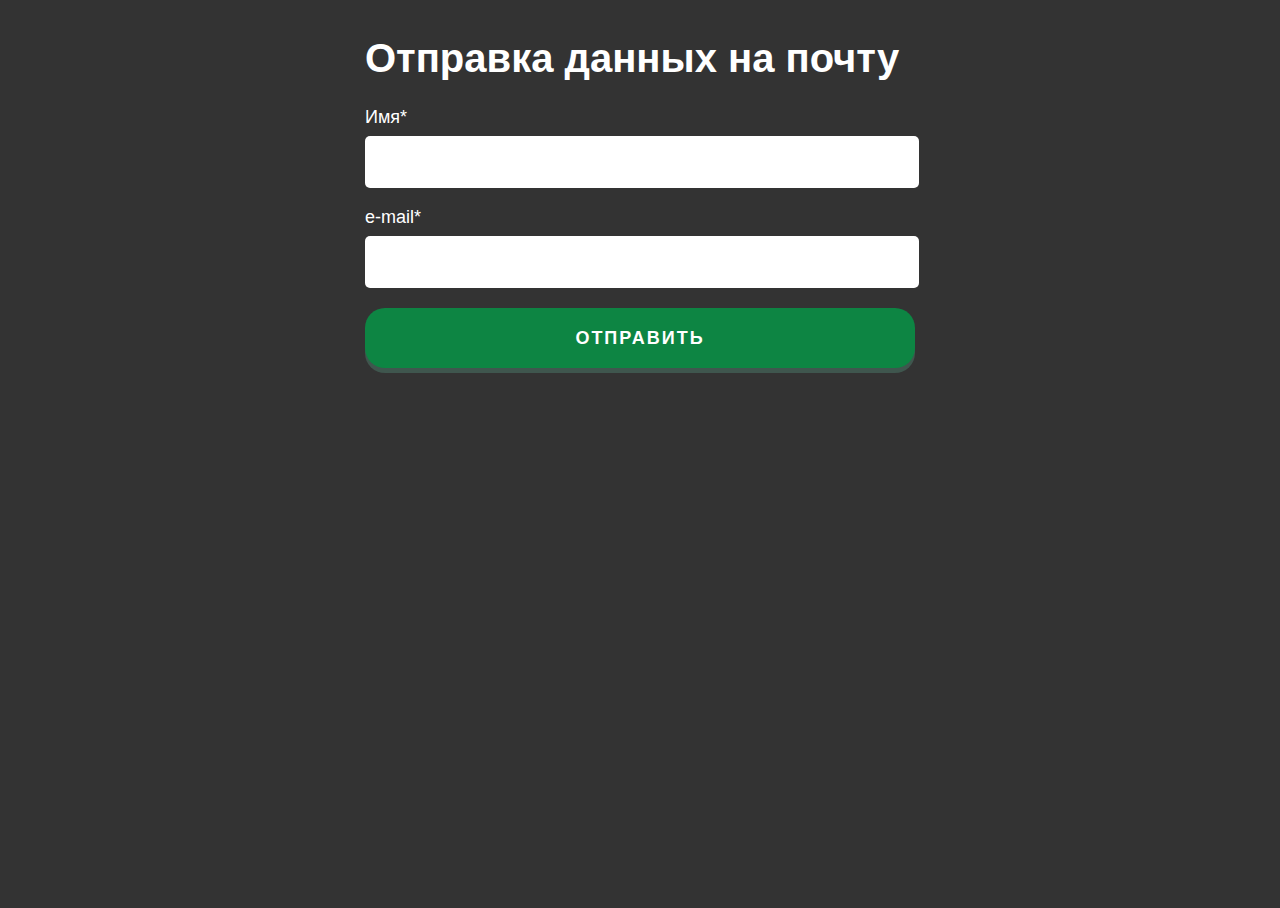
==== index.html @ 1df8c341 "test" ====
<!DOCTYPE html>
<html lang="en">
  <head>
    <meta charset="UTF-8" />
    <meta name="viewport" content="width=device-width, initial-scale=1.0" />
    <link rel="stylesheet" href="style.css" />
    <title>Стилизация и отправка формы</title>
  </head>
  <body>
    <div class="wrapper">
      <div class="form">
        <form action="#" id="form" class="form__body">
          <h1 class="form__title">Отправка данных на почту</h1>
          <div class="form__item">
            <label for="formName" class="form__label">Имя*</label>
            <input
              type="text"
              id="formName"
              name="name"
              class="form__input _req"
            />
          </div>
          <div class="form__item">
            <label for="formEmail" class="form__label">e-mail*</label>
            <input
              type="email"
              id="formEmail"
              name="email"
              class="form__input _req _email"
            />
          </div>
          <button class="form__button">Отправить</button>
        </form>
      </div>
    </div>
    <script src="script.js"></script>
  </body>
</html>
---- style.css ----
/*минимальное обнуление стилей*/

*,
*::before,
**::after {
    padding: 0;
    margin: 0;
    border: 0;
    box-sizing: border-box;
}

a {
    text-decoration: none;
}
ul,
ol,
li {
    list-style: none;
}
img {
    vertical-align: top;
}
h1,
h2,
h3,
h4,
h5,
h6 {
    font-weight: inherit;
    font-size: inherit;
}
html,
body {
    height: 100%;
    line-height: 1;
    font-size: 14px;
    background-color: #333;
    font-family: Arial, Helvetica, sans-serif;
}

/*---------------------*/

.form {
    max-width: 550px;
    margin: 0px auto;
    color: #fff;
    padding: 30px 0;
}

.form *{
    outline: none;
}

.form__body {
    position: relative;
}

.form__body::after {
    content: "";
    position: absolute;
    top: 0;
    left: 0;
    width: 100%;
    height: 100%;
    background: rgba(51, 51, 51, 0.8) url('loading.gif') center / 50px no-repeat;
    opacity: 0;
    visibility: hidden;
    transition: all 0.5s ease 0s;
}

.form__body._sending::after {
    opacity: 1;
    visibility: visible;
}

.form__title {
    font-size: 40px;
    font-weight: 700;
    margin: 0px 0px 30px 0px;
}
.form__item {
    margin: 0px 0px 20px 0px;
}
.form__label {
    font-size: 18px;
    display: block;
    margin: 0px 0px 10px 0px;
}
.form__input {
    height: 50px;
    /* padding: 0px 20px; */
    border-radius: 5px;
    width: 100%;
    font-size: 18px;
    transition: all 0.5s ease 0s;
}
.form__input:focus {
    box-shadow: 0 0 15px #7a956b;
}
.form__input._error {
    box-shadow: 0 0 15px red;

}
textarea.form__input {
    min-height: 120px;
    resize: vertical;
    padding: 20px;
}

.form__button {
    width: 100%;
    display: flex;
    justify-content: center;
    align-items: center;
    min-height: 60px;
    background-color: rgb(13, 133, 67);
    color: #fff;
    font-size: 18px;
    text-transform: uppercase;
    letter-spacing: 2px;
    font-weight: 700;
    cursor: pointer;
    border-radius: 20px;
    box-shadow: 0 5px 0 rgb(63, 86, 78);
    transition: background-color 0.5s ease 0s;
    position: relative;
    top: 0;
}
.form__button:hover{
    background-color: rgb(22, 45, 37);
}
.form__button:active{
    top: 3px;
    box-shadow: 0 2px 0 rgb(63, 86, 78);
}

* {
    border: rgb(83, 18, 168);

}
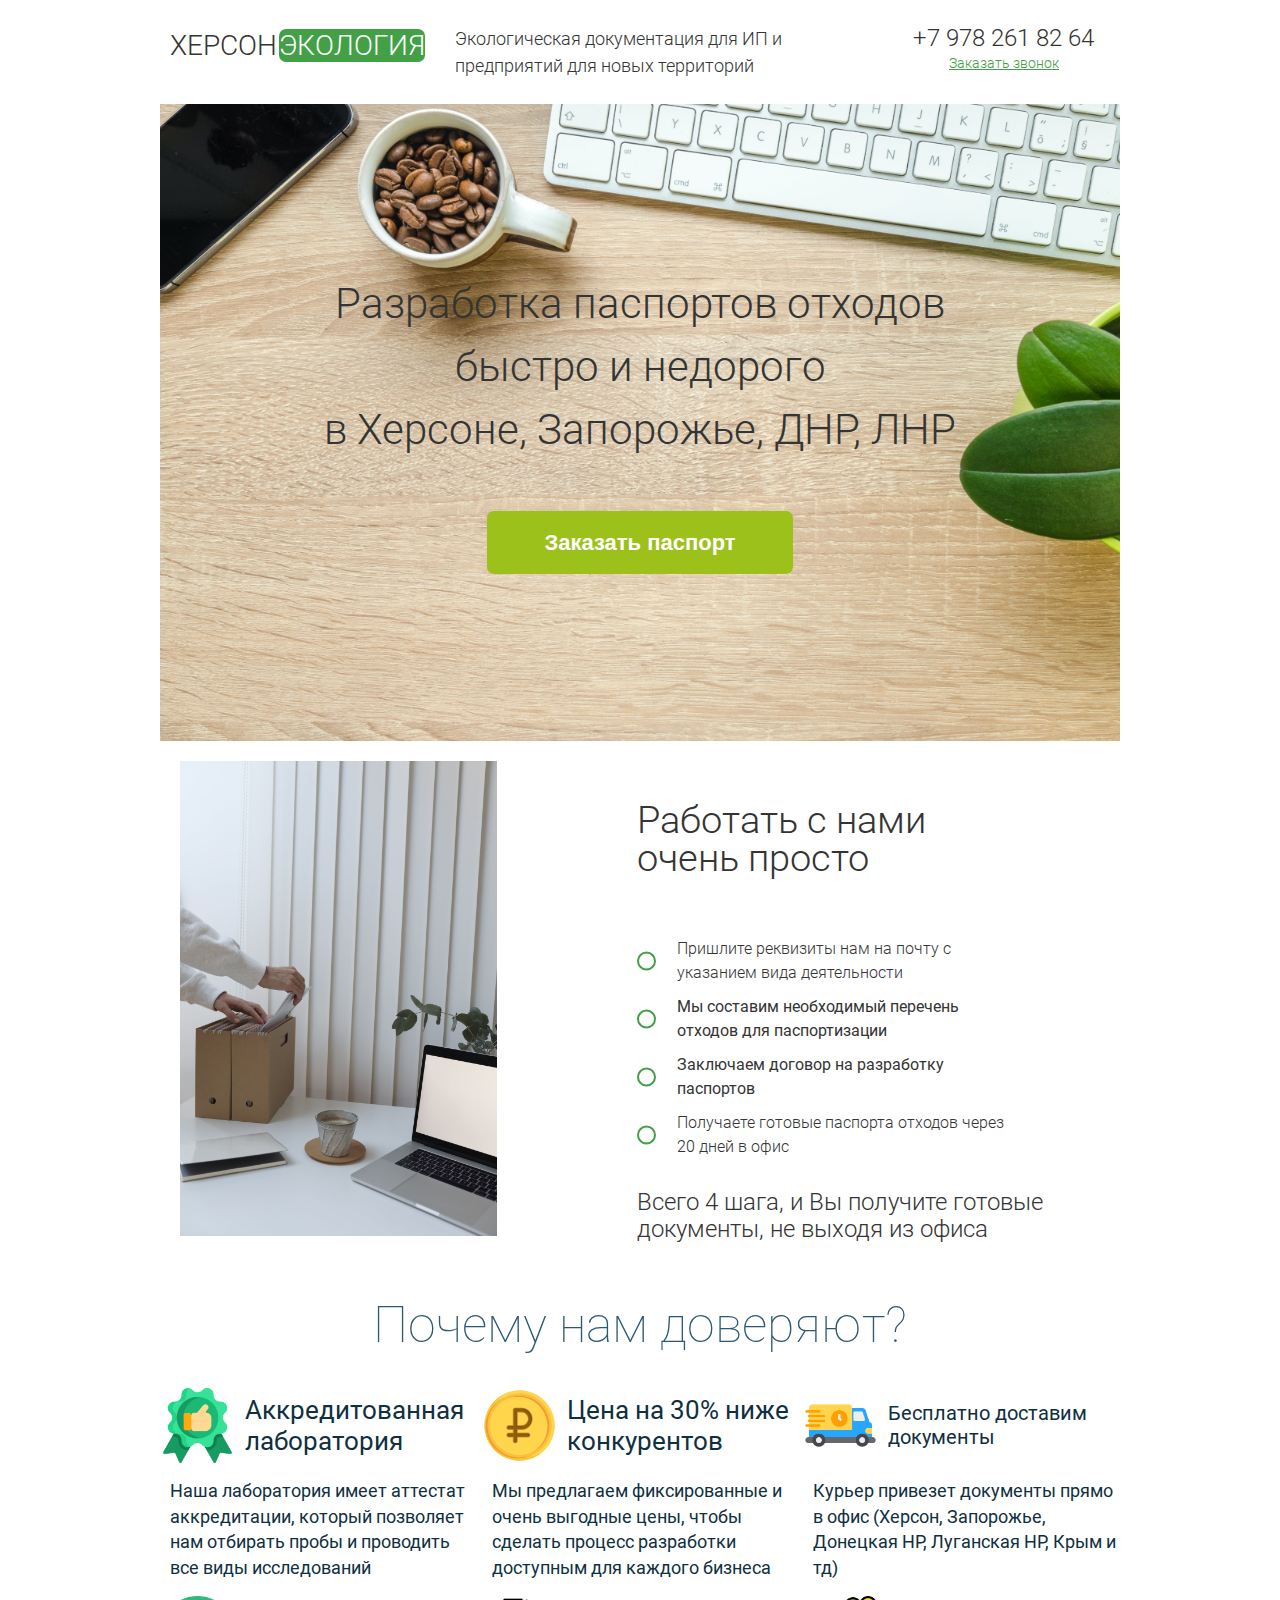
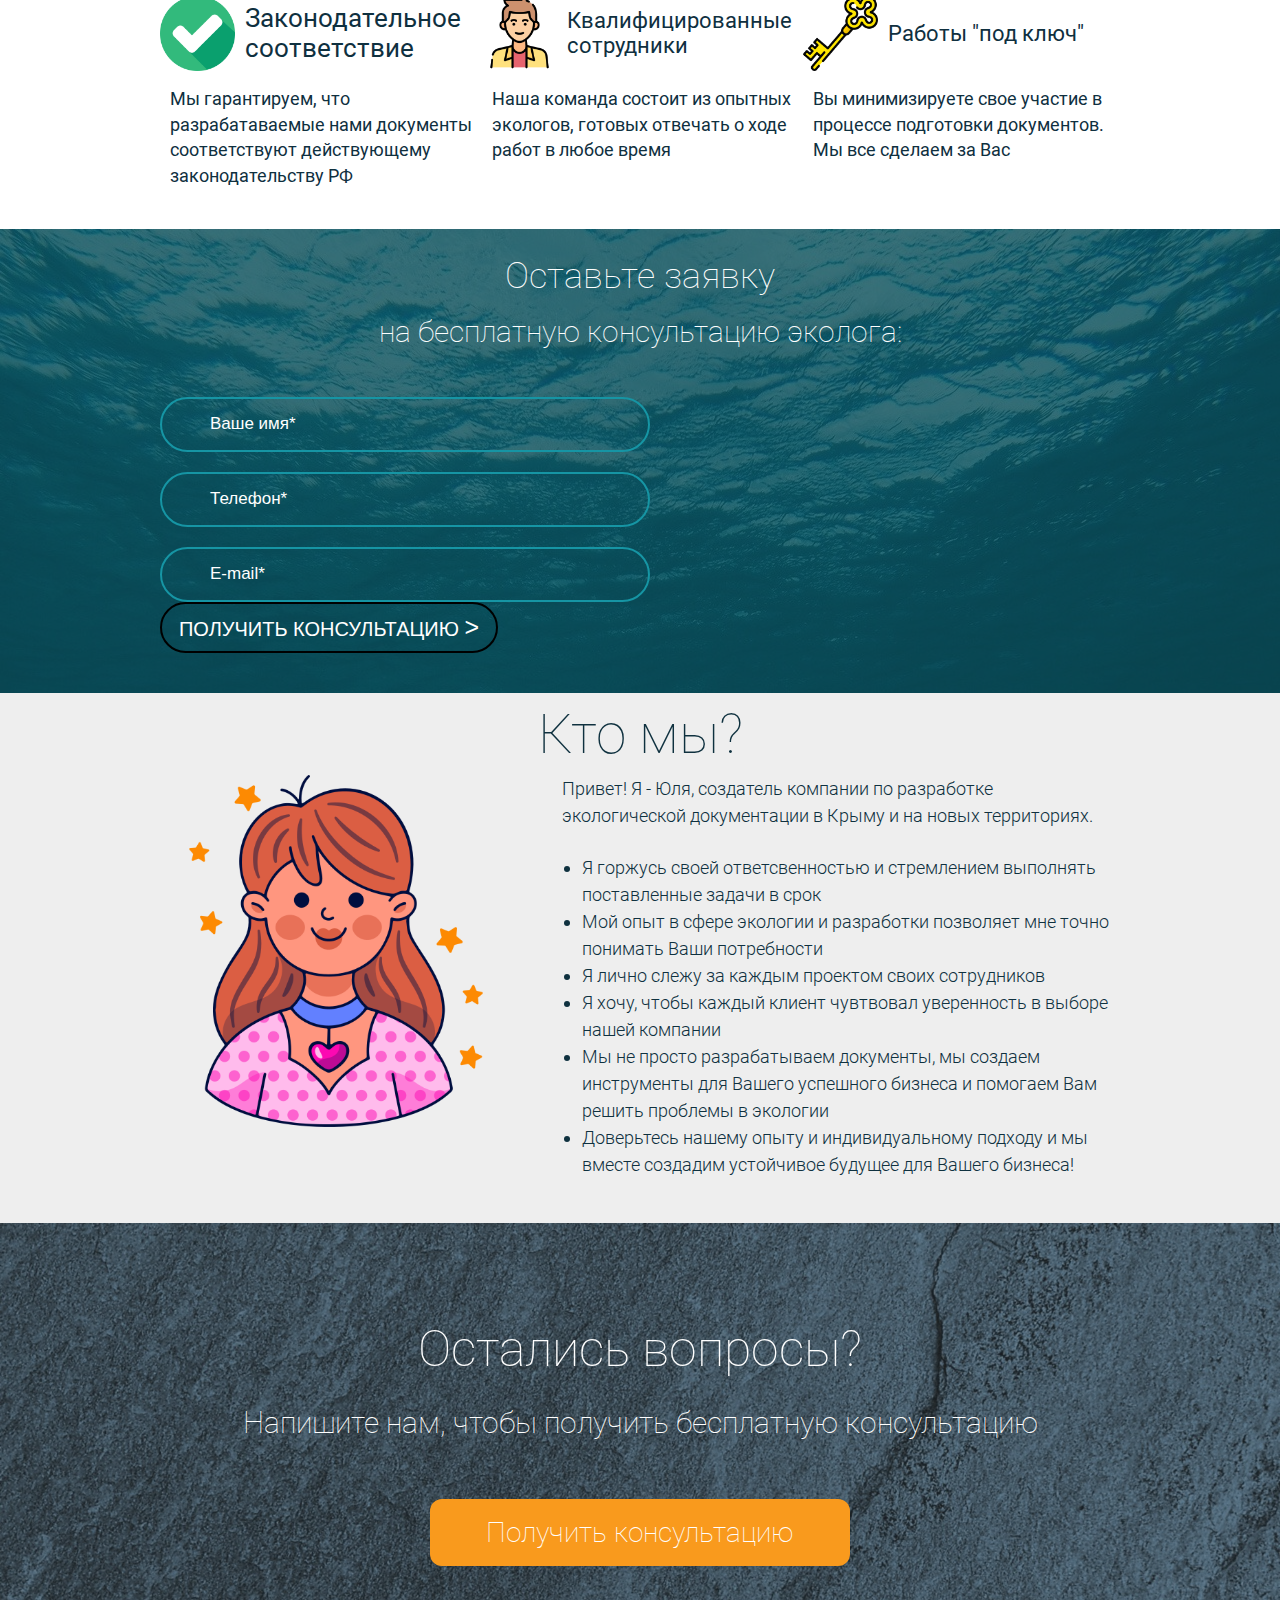
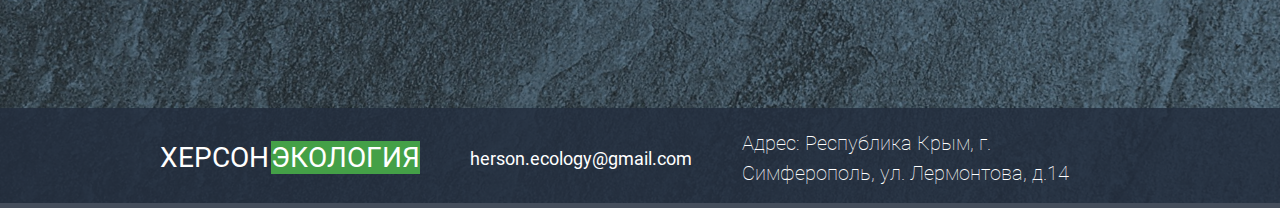
==== commit 07d12ccd: "закончена верстка и стилизация десктопной версии" ====
--- a/index.html
+++ b/index.html
@@ -2,37 +2,317 @@
 <html lang="en">
   <head>
     <meta charset="UTF-8" />
+    <link rel="icon" type="image" href="assets/images/flavicon.png" />
     <meta name="viewport" content="width=device-width, initial-scale=1.0" />
-    <link rel="stylesheet" href="style.css" />
-    <title>Стилизация и отправка формы</title>
+    <title>ХерсонЭко</title>
+    <link rel="stylesheet" href="assets/style/styles.css" />
   </head>
   <body>
-    <div class="wrapper">
-      <div class="form">
-        <form action="#" id="form" class="form__body">
-          <h1 class="form__title">Отправка данных на почту</h1>
+    <header class="header">
+      <div class="container">
+        <div class="header__logo logo">Херсон&nbsp<span>экология</span></div>
+        <p class="title">
+          Экологическая документация для ИП и<br />
+          предприятий для новых территорий
+        </p>
+        <div class="callRequest">
+          <p>+7 978 261 82 64</p>
+          <a href="#" class="open-modal-btn">Заказать звонок</a>
+        </div>
+      </div>
+      <!-- <div class="modal" id="my-modal">
+        <div class="modal__box">
+          <button class="modal__close-btn" id="close-my-modal-btn">
+            <svg
+              width="35px"
+              height="35px"
+              viewBox="0 0 23 25"
+              fill="none"
+              xmlns="http://www.w3.org/2000/svg"
+            >
+              <path
+                d="M7 17L16.8995 7.10051"
+                stroke="#9DC11A"
+                stroke-linecap="round"
+                stroke-linejoin="round"
+                fill="#333333"
+              />
+              <path
+                d="M7 7.00001L16.8995 16.8995"
+                stroke="#9DC11A"
+                stroke-linecap="round"
+                stroke-linejoin="round"
+                fill="#333333"
+              />
+            </svg>
+          </button>
+          <p class="modal__title">Заказать звонок</p>
           <div class="form__item">
-            <label for="formName" class="form__label">Имя*</label>
+            <label for="formName" class="form__label"></label>
             <input
+              id="formName"
               type="text"
-              id="formName"
               name="name"
-              class="form__input _req"
+              class="form__input _req modal__input"
+              placeholder="Ваше имя*"
+              required
             />
           </div>
           <div class="form__item">
-            <label for="formEmail" class="form__label">e-mail*</label>
+            <label for="formPhone" class="form__label"></label>
             <input
-              type="email"
-              id="formEmail"
-              name="email"
-              class="form__input _req _email"
+              id="formPhone"
+              type="phone"
+              name="phone"
+              class="form__input _req _phone modal__input"
+              placeholder="Телефон*"
+              required
             />
           </div>
-          <button class="form__button">Отправить</button>
-        </form>
+          <button type="submit" class="form__button button modal__button">
+            Позвоните мне!
+          </button>
+        </div>
+      </div> -->
+    </header>
+    <main>
+      <section class="main-content">
+        <div class="container">
+          <h1 class="main-content main-content_title">
+            Разработка паспортов отходов<br />
+            быстро и недорого<br />
+            в Херсоне, Запорожье, ДНР, ЛНР
+          </h1>
+          <button
+            class="main-content button main-content_button main-action-button"
+          >
+            Заказать паспорт
+          </button>
+        </div>
+      </section>
+      <section class="workWithUs">
+        <div class="container">
+          <img src="assets/images/secondSection-image.jpg" alt="notebook" />
+          <div class="workWithUs__aside">
+            <h2 class="workWithUs__aside workWithUs__aside_title">
+              Работать с нами<br />
+              очень просто
+            </h2>
+            <div class="workWithUs__aside workWithUs__aside_main">
+              <ul>
+                <li>
+                  Пришлите реквизиты нам на почту с указанием вида деятельности
+                </li>
+                <li>
+                  Мы составим необходимый перечень отходов для паспортизации
+                </li>
+                <li>Заключаем договор на разработку паспортов</li>
+                <li>Получаете готовые паспорта отходов через 20 дней в офис</li>
+              </ul>
+            </div>
+            <p class="workWithUs__aside workWithUs__aside_footer">
+              Всего 4 шага, и Вы получите готовые документы, не выходя из офиса
+            </p>
+          </div>
+        </div>
+      </section>
+      <section class="trustUs">
+        <div class="container">
+          <h2>Почему нам доверяют?</h2>
+          <div class="trustUs trustUs__benefits">
+            <div class="trustUs__benefits trustUs__benefits_item">
+              <div class="item__header">
+                <img src="assets/images/thumb-up.png" alt="thumbUp" />
+                <p>Аккредитованная лаборатория</p>
+              </div>
+              <p class="item__footer">
+                Наша лаборатория имеет аттестат аккредитации, который позволяет
+                нам отбирать пробы и проводить все виды исследований
+              </p>
+            </div>
+            <div class="trustUs__benefits trustUs__benefits_item">
+              <div class="item__header">
+                <img src="assets/images/ruble.png" alt="ruble" />
+                <p>Цена на 30% ниже конкурентов</p>
+              </div>
+              <p class="item__footer">
+                Мы предлагаем фиксированные и очень выгодные цены, чтобы сделать
+                процесс разработки доступным для каждого бизнеса
+              </p>
+            </div>
+            <div class="trustUs__benefits trustUs__benefits_item">
+              <div class="item__header">
+                <img
+                  src="assets/images/fast-delivery.png"
+                  alt="fast-delivery"
+                />
+                <p>Бесплатно доставим документы</p>
+              </div>
+              <p class="item__footer">
+                Курьер привезет документы прямо в офис (Херсон, Запорожье,
+                Донецкая НР, Луганская НР, Крым и тд)
+              </p>
+            </div>
+            <div class="trustUs__benefits trustUs__benefits_item">
+              <div class="item__header">
+                <img src="assets/images/check-icon.png" alt="fast-delivery" />
+                <p>Законодательное соответствие</p>
+              </div>
+              <p class="item__footer">
+                Мы гарантируем, что разрабатаваемые нами документы соответствуют
+                действующему законодательству РФ
+              </p>
+            </div>
+            <div class="trustUs__benefits trustUs__benefits_item">
+              <div class="item__header">
+                <img src="assets/images/man.png" alt="fast-delivery" />
+                <p>Квалифицированные сотрудники</p>
+              </div>
+              <p class="item__footer">
+                Наша команда состоит из опытных экологов, готовых отвечать о
+                ходе работ в любое время
+              </p>
+            </div>
+            <div class="trustUs__benefits trustUs__benefits_item">
+              <div class="item__header">
+                <img src="assets/images/key.png" alt="fast-delivery" />
+                <p>Работы "под ключ"</p>
+              </div>
+              <p class="item__footer">
+                Вы минимизируете свое участие в процессе подготовки документов.
+                Мы все сделаем за Вас
+              </p>
+            </div>
+          </div>
+        </div>
+      </section>
+      <section class="request" id="request">
+        <div class="container">
+          <h3>
+            Оставьте заявку<br /><span
+              >на бесплатную консультацию эколога:</span
+            >
+          </h3>
+          <div class="request__form">
+            <form action="#" id="form" class="form__body">
+              <div>
+                <div class="form__item">
+                  <label for="formName" class="form__label">
+                    <input
+                      id="formName"
+                      type="text"
+                      name="name"
+                      class="form__input _req form__input_mainForm"
+                      placeholder="Ваше имя*"
+                      pattern="^[a-zA-Zа-яА-ЯЁё\s\-]+$"
+                      data-error-message="Разрешены символы латиницы,
+                    кириллицы, знаки дефиса и пробелы."
+                      aria-describedby="name-error"
+                      required
+                    />
+                  </label>
+                  <span
+                    class="form__error input__name-error"
+                    id="name-error"
+                    aria-live="polite"
+                  >
+                  </span>
+                </div>
+                <div class="form__item">
+                  <label for="formPhone" class="form__label">
+                    <input
+                      id="formPhone"
+                      type="tel"
+                      name="phone"
+                      class="form__input _req form__input_mainForm _phone"
+                      placeholder="Телефон*"
+                      required
+                    />
+                  </label>
+                </div>
+                <div class="form__item">
+                  <label for="formEmail" class="form__label"></label>
+                  <input
+                    id="formEmail"
+                    type="email"
+                    name="email"
+                    class="form__input _req form__input_mainForm _email"
+                    placeholder="E-mail*"
+                    required
+                  />
+                </div>
+              </div>
+              <div>
+                <button
+                  type="submit"
+                  class="form__button form__button_mainForm"
+                >
+                  Получить консультацию <span>></span>
+                </button>
+              </div>
+              <div id="message"></div>
+            </form>
+          </div>
+        </div>
+      </section>
+      <section class="weAre">
+        <div class="container">
+          <h2>Кто мы?</h2>
+          <div class="weAre__content">
+            <img src="assets/images/woman.png" alt="woman" />
+            <div class="weAre__content weAre__content_text">
+              <p>
+                Привет! Я - Юля, создатель компании по разработке экологической
+                документации в Крыму и на новых территориях.
+              </p>
+              <ul>
+                <li>
+                  Я горжусь своей ответсвенностью и стремлением выполнять
+                  поставленные задачи в срок
+                </li>
+                <li>
+                  Мой опыт в сфере экологии и разработки позволяет мне точно
+                  понимать Ваши потребности
+                </li>
+                <li>Я лично слежу за каждым проектом своих сотрудников</li>
+                <li>
+                  Я хочу, чтобы каждый клиент чувтвовал уверенность в выборе
+                  нашей компании
+                </li>
+                <li>
+                  Мы не просто разрабатываем документы, мы создаем инструменты
+                  для Вашего успешного бизнеса и помогаем Вам решить проблемы в
+                  экологии
+                </li>
+                <li>
+                  Доверьтесь нашему опыту и индивидуальному подходу и мы вместе
+                  создадим устойчивое будущее для Вашего бизнеса!
+                </li>
+              </ul>
+            </div>
+          </div>
+        </div>
+      </section>
+      <section class="questions">
+        <div class="container">
+          <h2>Остались вопросы?</h2>
+          <h3>Напишите нам, чтобы получить бесплатную консультацию</h3>
+          <button class="button questions__button main-action-button">
+            Получить консультацию
+          </button>
+        </div>
+      </section>
+    </main>
+    <footer class="footer">
+      <div class="container">
+        <div class="logo footer__logo">Херсон&nbsp<span>экология</span></div>
+        <p class="footer__email">herson.ecology@gmail.com</p>
+        <p class="footer__address">
+          Адрес: Республика Крым, г. Симферополь, ул. Лермонтова, д.14
+        </p>
       </div>
-    </div>
-    <script src="script.js"></script>
+    </footer>
+    <script src="assets/scripts/linksModal.js"></script>
+    <script src="assets/scripts/sendForm.js"></script>
   </body>
 </html>
--- a/assets/style/styles.css
+++ b/assets/style/styles.css
@@ -0,0 +1,612 @@
+* {
+    margin: 0;
+    padding: 0;
+}
+
+@font-face {
+    font-family: 'Roboto 100';
+    src: url("../fonts/Roboto-Thin.ttf");
+}
+
+@font-face {
+    font-family: 'Roboto 300';
+    src: url("../fonts/Roboto-Light.ttf");
+}
+
+@font-face {
+    font-family: 'Roboto 400';
+    src: url("../fonts/Roboto-Regular.ttf");
+}
+
+.form__body::after {
+    content: "";
+    position: absolute;
+    top: 0;
+    left: 0;
+    width: 100%;
+    height: 100%;
+    background: url(../images/loading.gif) center / 9rem no-repeat;    
+    opacity: 0;
+    visibility: hidden;
+    transition: all 0.5s ease 0s;
+}
+
+.form__body._sending::after {
+    opacity: 1;
+    visibility: visible;
+}
+
+body {
+    font-family: 'Roboto 400', sans-serif;
+    color: #343434;
+    line-height: 1.5;
+    max-width: 2000px;
+    margin: 0 auto;
+}
+
+.container {
+    max-width: 960px;
+    margin: 0 auto;
+    box-sizing: border-box;
+}
+
+.logo {
+    font-size: 28px;
+    vertical-align: baseline;
+    text-transform: uppercase;
+    margin-right: 30px;
+
+    & span {
+        background-color: #44a047;
+        color: #FFFFFF;
+        border-radius: 7px;
+        margin-left: -5px;
+    }
+}
+
+button {
+    cursor: pointer;
+    color: #FFFFFF;
+    border: none;
+    text-align: center;
+}
+
+.header .container {
+    display: flex;
+    align-items: flex-start;
+    padding: 25px 10px;
+    font-family: 'Roboto 300', sans-serif;
+}
+
+.title {
+    font-size: 18px;
+    width: 100%;
+}
+
+.callRequest {
+    width: 450px;
+    display: flex;
+    flex-direction: column;
+    justify-content: center;
+    align-items: center;
+    line-height: 1.1;
+
+    & p {
+        width: 100%;
+        display: flex;
+        justify-content: center;
+        align-items: center;
+        text-align: right;
+        font-size: 24px;
+        margin-bottom: 5px;
+    }
+
+    & a {
+        cursor: pointer;
+        color: #44a047;
+        font-size: 14px;
+    }
+
+    & a:hover {
+        color: #6dd771;
+    }
+}
+
+.modal {
+    position: fixed;
+    left: 0;
+    top: 0;
+    width: 100%;
+    height: 100vh;
+    z-index: 99998;
+    background-color: rgba(0, 0, 0, .3);
+    display: grid;
+    align-items: center;
+    justify-content: center;
+    overflow-y: auto;
+    visibility: hidden;
+    opacity: 0;
+    transition: opacity .4s, visibility .4s;
+}
+
+.modal__box {
+    position: relative;
+    max-width: 414px;
+    padding: 45px;
+    z-index: 3;
+    background-color: #ECEEEB;
+    border-radius: 0.45rem;
+    margin: 30px 15px;
+    transform: scale(0);
+    transition: transform .8s;
+    display: flex;
+    flex-direction: column;
+    align-items: center;
+    justify-content: center;
+    gap: 20px;
+}
+
+.modal__close-btn {
+    position: absolute;
+    top: 3px;
+    right: 3px;
+    border: none;
+    background-color: transparent;
+    padding: 5px;
+    cursor: pointer;
+}
+
+.modal__close-btn svg path {
+    transition: fill .4s;
+    stroke-width: 1.5px;
+}
+
+.modal__close-btn:hover svg:hover path {
+    stroke: #8cac18;
+}
+
+.modal.open {
+    visibility: visible;
+    opacity: 1;
+}
+
+.modal.open .modal__box {
+    transform: scale(1);
+}
+
+.modal__title {
+    color: #343434;
+    font-size: 34px;
+    font-family: 'Roboto 300', sans-serif;
+}
+
+.modal__input {
+    width: 294px;
+    height: 53px;
+    background-color: #FFFFFF;
+    color: #343434;
+    border: none;
+    border-radius: 5px;
+    padding-left: 20px;
+    font-size: 20px;
+    font-family: 'Roboto 100', sans-serif;
+
+    &::placeholder {
+        color: #343434;
+        caret-color: #343434;
+        caret-shape: inherit;
+    
+    }
+
+    &:focus {
+        outline: none;
+        border: none;
+        box-shadow: none;
+    }
+}
+
+
+.modal__button {
+    background-color: #9DC11A;
+    width: 315px;
+    border-radius: 5px;
+    padding: 23px;
+    text-transform: uppercase;
+    font-size: 20px;
+
+    &:hover {
+        background-color: #b3dc1e;
+    }
+}
+
+.main-content .container {
+    background-image: url(../images/main-image.jpg);
+    background-size: cover;
+    height: 637px;
+    display: flex;
+    flex-direction: column;
+    align-items: center;
+    justify-content: center;
+    text-align: center;
+}
+
+.main-content_title {
+    font-family: 'Roboto 300', sans-serif;
+    font-size: 42px;
+    margin-bottom: 50px;
+    font-weight: 300;
+}
+
+.main-content_button {
+    width: 306px;
+    height: 63px;
+    padding: 0 11.8px;
+    font-family: Arial, Helvetica, sans-serif;
+    font-weight: bold;
+    color: #FFFFFF;
+    font-size: 22px;
+    box-sizing: border-box;
+    line-height: 63px;
+    background-color: #9cc11a;
+    border-radius: 7px;
+}
+
+.workWithUs .container {
+    display: flex;
+    padding: 20px;
+
+}
+
+.workWithUs img {
+    width: 317px;
+    height: 475px;
+    margin-right: 140px;
+}
+
+.workWithUs__aside {
+    max-width: 500px;
+    display: flex;
+    flex-direction: column;
+    margin-top: 20px;
+}
+
+.workWithUs__aside_title {
+    line-height: 38px;
+    font-size: 38px;
+    font-family: 'Roboto 300', sans-serif;
+    font-weight: 300;
+    margin-bottom: 40px;
+}
+
+.workWithUs__aside_main > ul {
+    list-style-type: none;
+    font-family: 'Roboto 300', sans-serif;
+    font-size: 16px;
+    width: 83.5%;
+
+    & li {
+        position: relative;
+        padding-left: 40px;
+        line-height: 1.5;
+        margin-bottom: 10px;
+    }
+
+    & li::before {
+        content: '';
+        position: absolute;
+        top: 50%;
+        left: 0;
+        transform: translateY(-50%);
+        width: 15px;
+        height: 15px;
+        border: 2px solid #44a047;
+        border-radius: 50%;
+        background-color: white;
+    }
+
+    & li:nth-child(2),
+    li:nth-child(3) {
+        font-family: 'Roboto 400', sans-serif;
+    }
+}
+
+.workWithUs__aside_footer {
+    line-height: 27px;
+    font-size: 24px;
+    font-family: 'Roboto 300', sans-serif;
+    width: 450px;
+}
+
+.trustUs .container {
+    margin-bottom: 30px;
+}
+
+.trustUs h2 {
+    text-align: center;
+    color: #2c5871;
+    font-size: 50px;
+    font-family: 'Roboto 100', sans-serif;
+    font-weight: 100;
+    margin: 25px 0 25px 0;
+}
+
+.trustUs__benefits img {
+    width: 75px;
+    height: 75px;
+    margin-right: 10px;
+}
+
+.trustUs__benefits {
+    display: grid;
+    grid-template-columns: repeat(3, 1fr);
+    gap: 5px;
+}
+
+.trustUs__benefits_item {
+    display: flex;
+    flex-direction: column;
+    margin-bottom: 10px;
+    color: #0f303f;
+
+}
+
+.item__header {
+    display: flex;
+    margin-bottom: 10px;
+    align-items: center;
+
+    & p {
+        line-height: 1.16;
+        font-size: 26px;
+    }
+}
+
+.trustUs__benefits_item:nth-child(3) .item__header p {
+    font-size: 20px;
+}
+
+.trustUs__benefits_item:nth-child(5) .item__header p,
+.trustUs__benefits_item:nth-child(6) .item__header p {
+    font-size: 22px;
+}
+
+.item__footer {
+    line-height: 1.43;
+    font-size: 18px;
+    margin-left: 10px;
+}
+
+.request {
+    background-image: url(../images/underwater.jpg);
+    background-size: cover;
+    position: relative;
+}
+
+.request::before {
+    content: '';
+    position: absolute;
+    top: 0;
+    left: 0;
+    width: 100%;
+    height: 100%;
+    background-color: rgba(7, 78, 88, 0.8);
+    z-index: 1;
+}
+
+.request h3 {
+    color: #FFFFFF;
+    position: relative;
+    z-index: 2;
+    text-align: center;
+    font-family: 'Roboto 100', sans-serif;
+    font-weight: 100;
+    font-size: 36px;
+    padding: 20px 0 20px 0;
+
+    & span {
+        font-size: 30px;
+    }
+}
+
+.request__form {
+    position: relative;
+    z-index: 2;
+    display: flex;
+    align-items: center;
+    gap: 90px;
+}
+
+.form__body {
+    display: flex;
+    flex-direction: column;
+    margin-bottom: 40px;
+    color: #FFFFFF;
+    max-width: 2560px;
+
+}
+
+.form__input_mainForm, .form__button_mainForm {
+    background-color: transparent;
+    border-radius: 30px;
+    width: 434px;
+    height: 40px;
+    font-family: Arial, Helvetica, sans-serif;
+    z-index: 2;
+    color: white;
+
+}
+
+.form__input_mainForm {
+    border: 2px solid #1695a4;
+    width: 438px;
+    height: 51px;
+    margin-top: 20px;
+    font-size: 17px;
+    caret-color: #FFFFFF;
+    padding-left: 48px;
+    color: white;
+}
+
+.form__input_mainForm::placeholder {
+    color: white;
+    font-size: 17px;
+    z-index: 2;
+}
+
+.form__input_mainForm:focus {
+    border-color: rgba(83, 167, 236, 0.6);
+    box-shadow: inset 0 1px 1px rgba(83, 167, 236, 0.075), 0 0 8px rgba(83, 167, 236, 0.8);
+    outline: none;
+}
+
+.form__button_mainForm {
+    border: 2px solid #000000;
+    color: #FFFFFF;
+    font-size: 20px;
+    text-transform: uppercase;
+    width: 338px;
+    height: 51px;
+    text-align: center;
+    cursor: pointer;
+
+    & span {
+        font-size: 25px;
+    }    
+}
+
+.form__button_mainForm:hover {
+    & span {
+        color: orange;
+    }
+}
+
+
+.weAre {
+    background-color: #EEEEEE;
+    color: #0f313f;
+
+}
+
+.weAre h2 {
+    text-align: center;
+    font-size: 55px;
+    font-family: 'Roboto 100', sans-serif;
+    font-weight: 100;
+}
+
+.weAre img {
+    width: 352px;
+    height: 352px;
+    margin-right: 50px;
+}
+
+.weAre__content {
+    display: flex;
+}
+
+.weAre__content_text {
+    display: flex;
+    flex-direction: column;
+    font-size: 18px;
+    font-family: 'Roboto 300', sans-serif;
+    font-weight: 300;
+
+    ul {
+        padding: 25px 0 0 20px;
+        margin-bottom: 45px;
+    }
+}
+
+.questions {
+    background-image: url(../images/grey-background.jpg);
+    background-size: cover;
+    position: relative;
+    margin-bottom: -95px;
+    position: relative;
+}
+
+.questions::before {
+    content: '';
+    position: absolute;
+    top: 0;
+    left: 0;
+    width: 100%;
+    height: 100%;
+    background-color: rgba(49, 54, 54, 0.5);
+    z-index: 1;
+}
+
+.questions .container {
+    min-height: 580px;
+    display: flex;
+    flex-direction: column;
+    align-items: center;
+}
+
+.questions h2,
+.questions h3 {
+    text-align: center;
+    color: #FFFFFF;
+    line-height: 53px;
+    font-family: 'Roboto 100', sans-serif;
+    font-weight: 100;
+    z-index: 2;
+}
+
+.questions h2 {
+    font-size: 50px;
+    padding: 100px 0 20px 0;
+}
+
+.questions h3 {
+    font-size: 30px;
+    padding-bottom: 50px;
+}
+
+.questions__button {
+    z-index: 2;
+    background-color: #f99a1d;
+    height: 67px;
+    width: 420px;
+    border-radius: 12px;
+    font-size: 28px;
+    font-family: 'Roboto 100', sans-serif;
+    font-weight: 100;
+    line-height: 67px;
+}
+
+.footer {
+    background-color: rgba(35, 46, 62, 0.85);
+    color: #ffffff;
+    position: relative;
+    z-index: 2;
+}
+
+.footer .container {
+    display: flex;
+    align-items: center;
+    justify-content: center;
+    padding: 20px 0;
+    gap: 50px;
+}
+
+
+
+.footer__logo {
+    margin-right: 0;
+
+    span {
+        border-radius: 0;
+    }  
+}
+
+
+.footer__email {
+    font-size: 18px;
+}
+
+.footer__address {
+    font-size: 20px;
+    font-family: 'Roboto 100', sans-serif;
+    font-weight: 100;
+}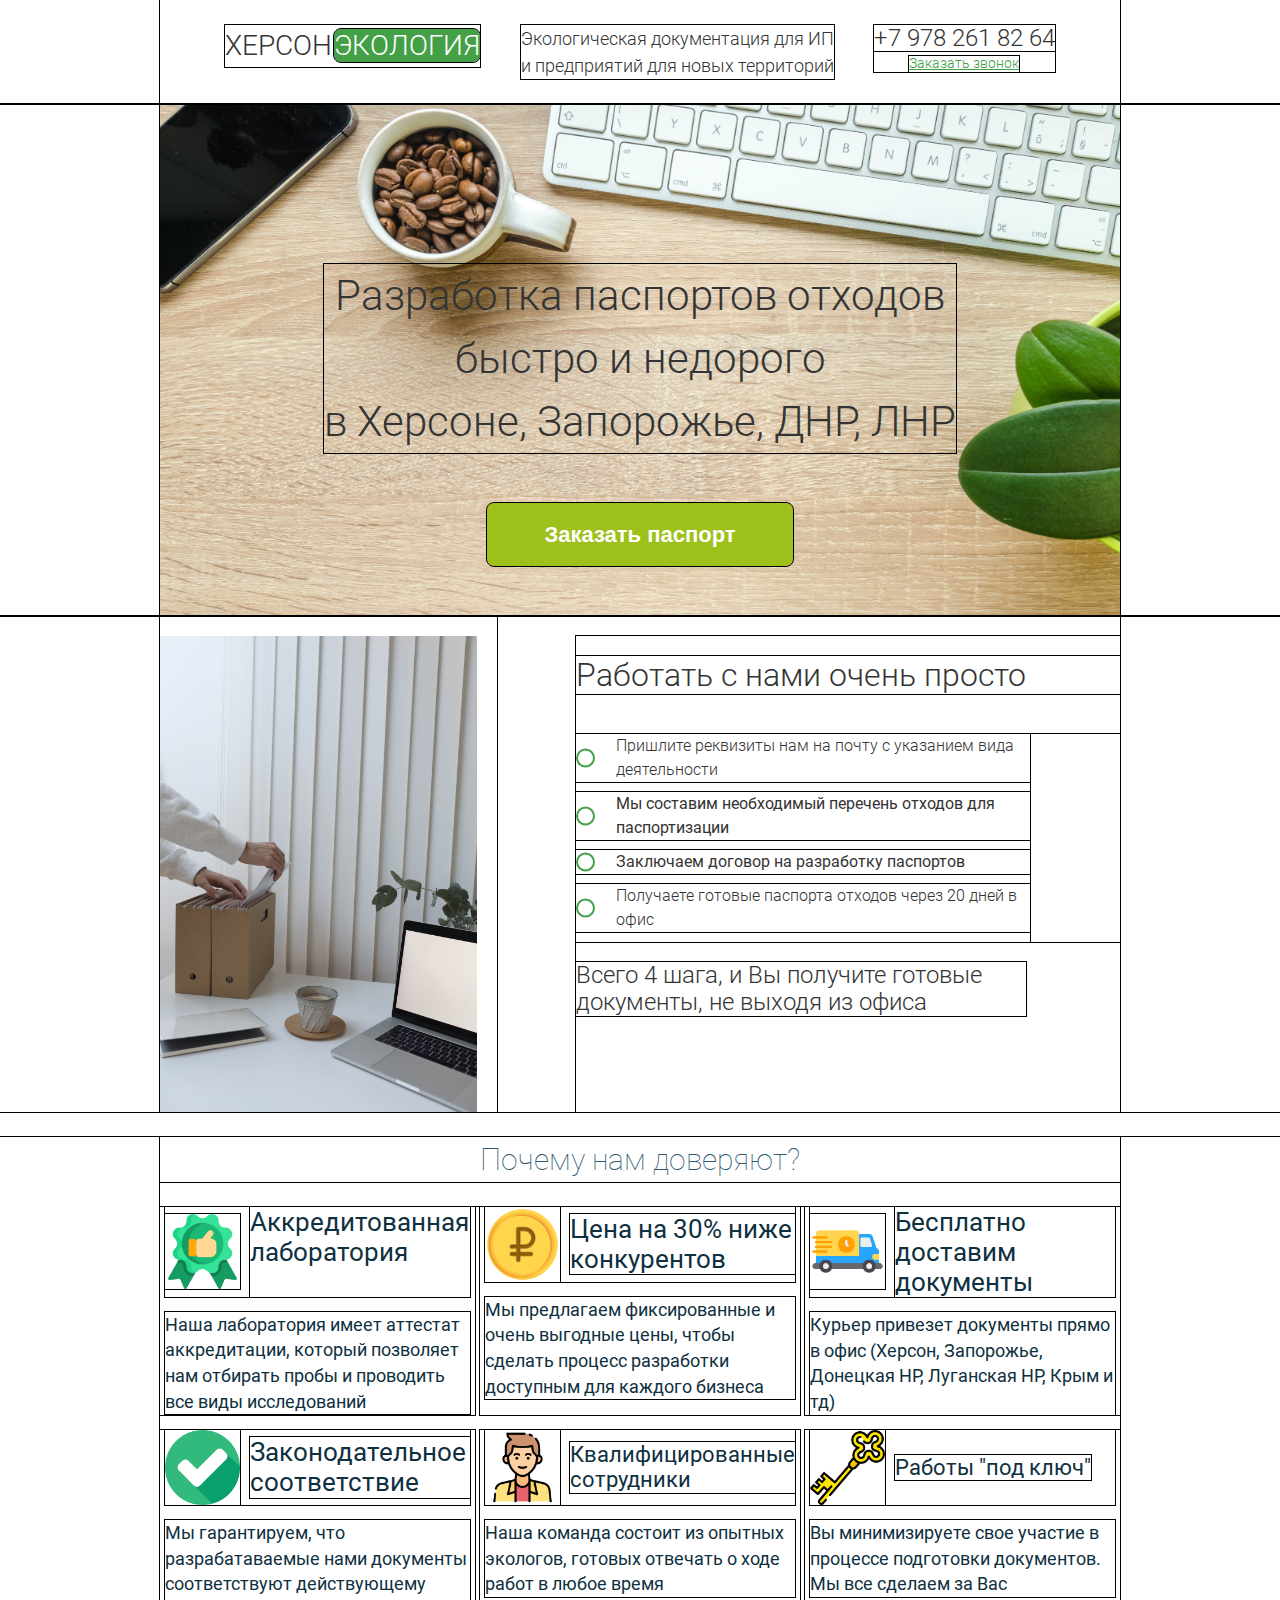
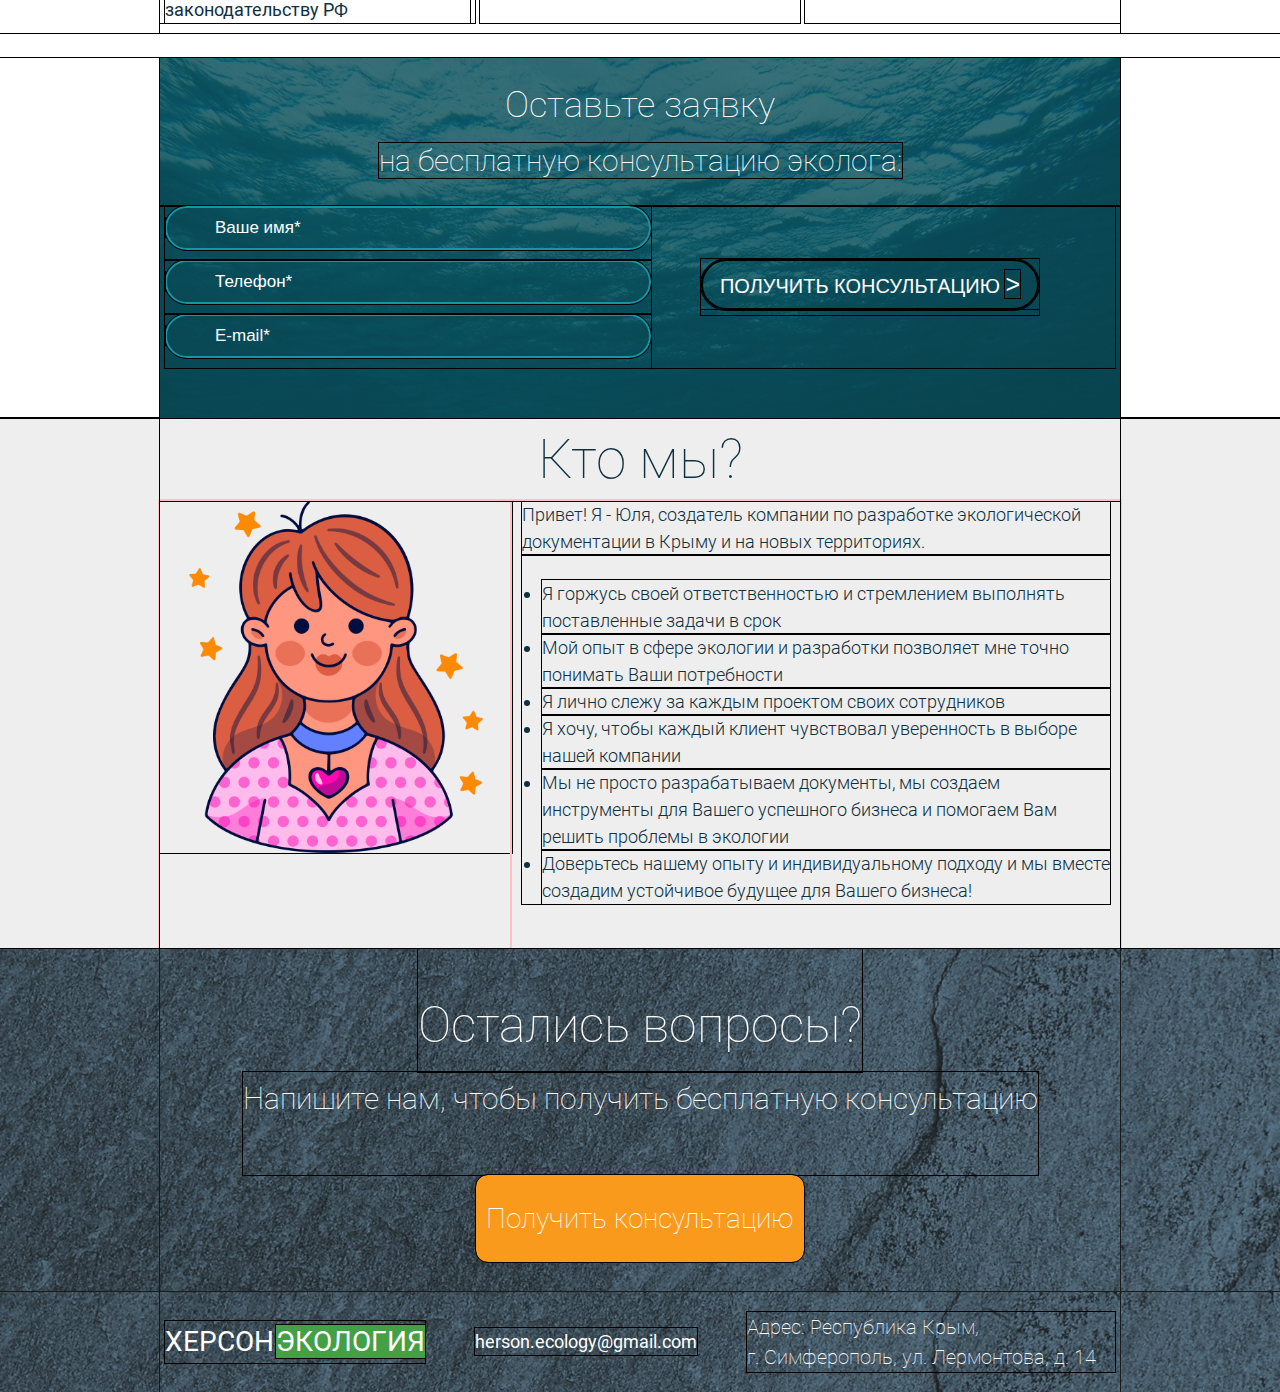
==== commit 0730cd98: "добавлен адаптив" ====
--- a/index.html
+++ b/index.html
@@ -5,22 +5,21 @@
     <link rel="icon" type="image" href="assets/images/flavicon.png" />
     <meta name="viewport" content="width=device-width, initial-scale=1.0" />
     <title>ХерсонЭко</title>
-    <link rel="stylesheet" href="assets/style/styles.css" />
+    <link rel="stylesheet" href="assets/style/style.css" />
   </head>
   <body>
     <header class="header">
       <div class="container">
         <div class="header__logo logo">Херсон&nbsp<span>экология</span></div>
         <p class="title">
-          Экологическая документация для ИП и<br />
-          предприятий для новых территорий
+          Экологическая документация для ИП </br> и предприятий для новых территорий
         </p>
         <div class="callRequest">
           <p>+7 978 261 82 64</p>
           <a href="#" class="open-modal-btn">Заказать звонок</a>
         </div>
       </div>
-      <!-- <div class="modal" id="my-modal">
+      <div class="modal" id="my-modal">
         <div class="modal__box">
           <button class="modal__close-btn" id="close-my-modal-btn">
             <svg
@@ -47,33 +46,39 @@
             </svg>
           </button>
           <p class="modal__title">Заказать звонок</p>
-          <div class="form__item">
-            <label for="formName" class="form__label"></label>
-            <input
-              id="formName"
-              type="text"
-              name="name"
-              class="form__input _req modal__input"
-              placeholder="Ваше имя*"
-              required
-            />
-          </div>
-          <div class="form__item">
-            <label for="formPhone" class="form__label"></label>
-            <input
-              id="formPhone"
-              type="phone"
-              name="phone"
-              class="form__input _req _phone modal__input"
-              placeholder="Телефон*"
-              required
-            />
-          </div>
-          <button type="submit" class="form__button button modal__button">
-            Позвоните мне!
-          </button>
-        </div>
-      </div> -->
+          <form action="#" id="formModal" class="modalForm">
+            <div class="form__item">
+              <label for="formName" class="form__label"></label>
+              <input
+                id="formName"
+                type="text"
+                name="name"
+                class="form__input _reqModal modal__input"
+                placeholder="Ваше имя*"
+                pattern="[A-Za-zА-Яа-яЁё]+"
+                title="Пожалуйста, введите только латинские или русские буквы"
+                required
+              />
+            </div>
+            <div class="form__item">
+              <label for="formPhone" class="form__label"></label>
+              <input
+                id="formPhone"
+                type="tel"
+                name="phone"
+                class="form__input _reqModal _phone modal__input"
+                placeholder="Телефон*"
+                title="Введите минимум 8 цифр без пробелов и других символов"
+                required
+              />
+            </div>
+            <button type="submit" class="form__button button modal__button">
+              Позвоните мне!
+            </button>
+            <div id="messageModal"></div>
+          </form>
+        </div>
+      </div>
     </header>
     <main>
       <section class="main-content">
@@ -95,8 +100,7 @@
           <img src="assets/images/secondSection-image.jpg" alt="notebook" />
           <div class="workWithUs__aside">
             <h2 class="workWithUs__aside workWithUs__aside_title">
-              Работать с нами<br />
-              очень просто
+              Работать с нами очень просто
             </h2>
             <div class="workWithUs__aside workWithUs__aside_main">
               <ul>
@@ -197,38 +201,30 @@
             <form action="#" id="form" class="form__body">
               <div>
                 <div class="form__item">
-                  <label for="formName" class="form__label">
-                    <input
-                      id="formName"
-                      type="text"
-                      name="name"
-                      class="form__input _req form__input_mainForm"
-                      placeholder="Ваше имя*"
-                      pattern="^[a-zA-Zа-яА-ЯЁё\s\-]+$"
-                      data-error-message="Разрешены символы латиницы,
-                    кириллицы, знаки дефиса и пробелы."
-                      aria-describedby="name-error"
-                      required
-                    />
-                  </label>
-                  <span
-                    class="form__error input__name-error"
-                    id="name-error"
-                    aria-live="polite"
-                  >
-                  </span>
+                  <label for="formName" class="form__label"> </label>
+                  <input
+                    id="formName"
+                    type="text"
+                    name="name"
+                    class="form__input _req form__input_mainForm"
+                    placeholder="Ваше имя*"
+                    pattern="[A-Za-zА-Яа-яЁё]+"
+                    title="Пожалуйста, введите только латинские или русские буквы"
+                    required
+                  />
                 </div>
                 <div class="form__item">
-                  <label for="formPhone" class="form__label">
-                    <input
-                      id="formPhone"
-                      type="tel"
-                      name="phone"
-                      class="form__input _req form__input_mainForm _phone"
-                      placeholder="Телефон*"
-                      required
-                    />
-                  </label>
+                  <label for="formPhone" class="form__label"></label>
+                  <input
+                    id="formPhone"
+                    type="tel"
+                    name="phone"
+                    class="form__input _req form__input_mainForm _phone"
+                    placeholder="Телефон*"
+                    pattern="[0-9]{10,}"
+                    title="Введите минимум 10 цифр без пробелов и других символов"
+                    required
+                  />
                 </div>
                 <div class="form__item">
                   <label for="formEmail" class="form__label"></label>
@@ -238,7 +234,8 @@
                     name="email"
                     class="form__input _req form__input_mainForm _email"
                     placeholder="E-mail*"
-                    required
+                    pattern="[a-z0-9._%+-]+@[a-z0-9.-]+\.[a-z]{2,}$"
+                    title="Введите корректный адрес электронной почты"
                   />
                 </div>
               </div>
@@ -249,8 +246,8 @@
                 >
                   Получить консультацию <span>></span>
                 </button>
-              </div>
-              <div id="message"></div>
+                <div id="message"></div>
+              </div>
             </form>
           </div>
         </div>
@@ -267,7 +264,7 @@
               </p>
               <ul>
                 <li>
-                  Я горжусь своей ответсвенностью и стремлением выполнять
+                  Я горжусь своей ответственностью и стремлением выполнять
                   поставленные задачи в срок
                 </li>
                 <li>
@@ -276,7 +273,7 @@
                 </li>
                 <li>Я лично слежу за каждым проектом своих сотрудников</li>
                 <li>
-                  Я хочу, чтобы каждый клиент чувтвовал уверенность в выборе
+                  Я хочу, чтобы каждый клиент чувствовал уверенность в выборе
                   нашей компании
                 </li>
                 <li>
@@ -308,11 +305,12 @@
         <div class="logo footer__logo">Херсон&nbsp<span>экология</span></div>
         <p class="footer__email">herson.ecology@gmail.com</p>
         <p class="footer__address">
-          Адрес: Республика Крым, г. Симферополь, ул. Лермонтова, д.14
+          Адрес: Республика Крым, г.&nbsp;Симферополь, ул.&nbsp;Лермонтова, д.&nbsp;14
         </p>
       </div>
     </footer>
     <script src="assets/scripts/linksModal.js"></script>
-    <script src="assets/scripts/sendForm.js"></script>
+    <script src="assets/scripts/form.js"></script>
+    <script src="assets/scripts/formModal.js"></script>
   </body>
 </html>
--- a/assets/style/style.css
+++ b/assets/style/style.css
@@ -0,0 +1,695 @@
+.modal {
+  position: fixed;
+  left: 0;
+  top: 0;
+  width: 100%;
+  height: 100vh;
+  z-index: 99998;
+  background-color: rgba(0, 0, 0, 0.3);
+  display: grid;
+  align-items: center;
+  justify-content: center;
+  overflow-y: auto;
+  visibility: hidden;
+  opacity: 0;
+  transition: opacity 0.4s, visibility 0.4s;
+}
+
+.modal__box {
+  position: relative;
+  max-width: 414px;
+  padding: 45px;
+  z-index: 3;
+  background-color: #ECEEEB;
+  border-radius: 0.45rem;
+  margin: 30px 15px;
+  transform: scale(0);
+  transition: transform 0.8s;
+  display: flex;
+  flex-direction: column;
+  align-items: center;
+  justify-content: center;
+}
+
+.modal__close-btn {
+  position: absolute;
+  top: 3px;
+  right: 3px;
+  border: none;
+  background-color: transparent;
+  padding: 5px;
+  cursor: pointer;
+}
+
+.modal__close-btn svg path {
+  transition: fill 0.4s;
+  stroke-width: 1.5px;
+}
+
+.modal__close-btn:hover svg:hover path {
+  stroke: #8cac18;
+}
+
+.modal.open {
+  visibility: visible;
+  opacity: 1;
+}
+
+.modal.open .modal__box {
+  transform: scale(1);
+}
+
+.modal__title {
+  color: #343434;
+  font-size: 34px;
+  font-family: "Roboto 300", sans-serif;
+  padding-bottom: 20px;
+}
+
+.modal__input {
+  width: 294px;
+  height: 53px;
+  background-color: #FFFFFF;
+  color: #343434;
+  border: none;
+  border-radius: 5px;
+  padding-left: 20px;
+  font-size: 20px;
+  font-family: "Roboto 100", sans-serif;
+}
+.modal__input::-moz-placeholder {
+  color: #343434;
+  caret-color: #343434;
+  caret-shape: inherit;
+}
+.modal__input::placeholder {
+  color: #343434;
+  caret-color: #343434;
+  caret-shape: inherit;
+}
+.modal__input:focus {
+  outline: none;
+  border: none;
+  box-shadow: none;
+}
+
+.modal__button {
+  background-color: #9DC11A;
+  width: 315px;
+  border-radius: 5px;
+  padding: 23px;
+  text-transform: uppercase;
+  font-size: 20px;
+}
+.modal__button:hover {
+  background-color: #b3dc1e;
+}
+
+* {
+  margin: 0;
+  padding: 0;
+  outline: 1px solid black;
+}
+
+@font-face {
+  font-family: "Roboto 100";
+  src: url("../fonts/Roboto-Thin.ttf");
+}
+@font-face {
+  font-family: "Roboto 300";
+  src: url("../fonts/Roboto-Light.ttf");
+}
+@font-face {
+  font-family: "Roboto 400";
+  src: url("../fonts/Roboto-Regular.ttf");
+}
+body {
+  font-family: "Roboto 400", sans-serif;
+  color: #343434;
+  line-height: 1.5;
+  max-width: 1560px;
+  margin: 0 auto;
+}
+
+.container {
+  max-width: 960px;
+  margin: 0 auto;
+  box-sizing: border-box;
+}
+
+.logo {
+  font-size: clamp(20px, 3vw, 28px);
+  vertical-align: baseline;
+  text-transform: uppercase;
+}
+.logo span {
+  font-size: clamp(20px, 3vw, 28px);
+  background-color: #44a047;
+  color: #FFFFFF;
+  border-radius: 7px;
+  margin-left: -5px;
+}
+
+button {
+  cursor: pointer;
+  color: #FFFFFF;
+  border: none;
+  text-align: center;
+}
+
+.header .container {
+  display: flex;
+  align-items: flex-start;
+  justify-content: space-evenly;
+  padding: 25px;
+  font-family: "Roboto 300", sans-serif;
+}
+@media (max-width: 800px) {
+  .header .container {
+    flex-direction: column;
+    justify-content: center;
+    align-items: center;
+    gap: 10px;
+  }
+}
+
+.title {
+  font-size: clamp(14px, 5vw, 18px);
+  max-width: 350px;
+}
+
+.callRequest {
+  display: flex;
+  flex-direction: column;
+  justify-content: center;
+  align-items: center;
+  line-height: 1.1;
+}
+.callRequest p {
+  width: 100%;
+  display: flex;
+  justify-content: center;
+  align-items: center;
+  text-align: right;
+  font-size: clamp(14px, 2.5vw, 24px);
+  margin-bottom: 5px;
+}
+.callRequest a {
+  cursor: pointer;
+  color: #44a047;
+  font-size: 14px;
+}
+.callRequest a:hover {
+  color: #6dd771;
+}
+
+.main-content .container {
+  background-image: url(../images/main-image.jpg);
+  background-size: cover;
+  max-height: 637px;
+  padding: 160px 0px 50px 0px;
+  display: flex;
+  flex-direction: column;
+  align-items: center;
+  justify-content: center;
+  text-align: center;
+}
+
+.main-content_title {
+  font-family: "Roboto 300", sans-serif;
+  font-size: clamp(30px, 5vw, 42px);
+  margin-bottom: 50px;
+  font-weight: 300;
+}
+
+.main-content_button {
+  width: 306px;
+  height: 63px;
+  padding: 0 11.8px;
+  font-family: Arial, Helvetica, sans-serif;
+  font-weight: bold;
+  color: #FFFFFF;
+  font-size: 22px;
+  box-sizing: border-box;
+  line-height: 63px;
+  background-color: #9DC11A;
+  border-radius: 7px;
+}
+
+.workWithUs .container {
+  display: flex;
+  justify-content: space-between;
+}
+@media (max-width: 640px) {
+  .workWithUs .container {
+    justify-content: center;
+  }
+}
+
+.workWithUs img {
+  max-width: 317px;
+  padding: 20px 20px 0 0;
+}
+@media (max-width: 640px) {
+  .workWithUs img {
+    display: none;
+  }
+}
+
+.workWithUs__aside {
+  display: flex;
+  flex-direction: column;
+  margin-top: 20px;
+}
+@media (max-width: 510px) {
+  .workWithUs__aside {
+    padding: 10px;
+    margin-top: 0;
+  }
+}
+
+.workWithUs__aside_title {
+  line-height: 38px;
+  font-size: clamp(25px, 2.5vw, 38px);
+  font-family: "Roboto 300", sans-serif;
+  font-weight: 300;
+  margin-bottom: clamp(7px, 2vw, 20px);
+}
+
+.workWithUs__aside_main > ul {
+  list-style-type: none;
+  font-family: "Roboto 300", sans-serif;
+  font-size: clamp(14px, 2vw, 16px);
+  max-width: 83.5%;
+}
+.workWithUs__aside_main > ul li {
+  position: relative;
+  padding-left: 40px;
+  line-height: 1.5;
+  margin-bottom: 10px;
+}
+.workWithUs__aside_main > ul li::before {
+  content: "";
+  position: absolute;
+  top: 50%;
+  left: 0;
+  transform: translateY(-50%);
+  width: 15px;
+  height: 15px;
+  border: 2px solid #44a047;
+  border-radius: 50%;
+  background-color: #FFFFFF;
+}
+.workWithUs__aside_main > ul li:nth-child(2),
+.workWithUs__aside_main > ul li:nth-child(3) {
+  font-family: "Roboto 400", sans-serif;
+}
+
+.workWithUs__aside_footer {
+  line-height: 27px;
+  font-size: 24px;
+  font-family: "Roboto 300", sans-serif;
+  max-width: 450px;
+}
+
+.trustUs .container {
+  margin-bottom: clamp(15px, 2vw, 30px);
+}
+
+.trustUs h2 {
+  text-align: center;
+  color: #2c5871;
+  font-size: clamp(30px, 2vw, 50px);
+  font-family: "Roboto 100", sans-serif;
+  font-weight: 100;
+  margin: 25px 0 25px 0;
+}
+
+.trustUs__benefits img {
+  max-width: 75px;
+  margin-right: 10px;
+}
+
+.trustUs__benefits {
+  display: grid;
+  grid-template-columns: repeat(3, 1fr);
+  gap: 5px;
+}
+@media (max-width: 878px) {
+  .trustUs__benefits {
+    grid-template-columns: repeat(2, 1fr);
+  }
+}
+@media (max-width: 633px) {
+  .trustUs__benefits {
+    grid-template-columns: repeat(1, 1fr);
+  }
+}
+
+.trustUs__benefits_item {
+  display: flex;
+  flex-direction: column;
+  padding: 0 5px 0 5px;
+  margin-bottom: 10px;
+  color: #0f303f;
+}
+
+.item__header {
+  display: flex;
+  margin-bottom: 10px;
+  align-items: center;
+}
+.item__header p {
+  line-height: 1.16;
+  font-size: clamp(20px, 3vw, 26px);
+}
+
+@media (min-width: 878px) {
+  .trustUs__benefits_item:nth-child(1) .item__header p {
+    height: 90px;
+  }
+}
+.trustUs__benefits_item:nth-child(5) .item__header p,
+.trustUs__benefits_item:nth-child(6) .item__header p {
+  font-size: 22px;
+}
+
+.item__footer {
+  line-height: 1.43;
+  font-size: 18px;
+}
+
+.request .container {
+  background-image: url(../images/underwater.jpg);
+  background-size: cover;
+  position: relative;
+}
+
+.request .container::before {
+  content: "";
+  position: absolute;
+  top: 0;
+  left: 0;
+  width: 100%;
+  height: 100%;
+  background-color: rgba(7, 78, 88, 0.8);
+  z-index: 1;
+}
+
+.request h3 {
+  color: #FFFFFF;
+  position: relative;
+  z-index: 2;
+  text-align: center;
+  font-family: "Roboto 100", sans-serif;
+  font-weight: 100;
+  font-size: clamp(23px, 5vw, 36px);
+  padding: 20px 0 20px 0;
+}
+.request h3 span {
+  font-size: clamp(17px, 5vw, 30px);
+}
+
+.request__form {
+  position: relative;
+  z-index: 2;
+  padding-bottom: 10px;
+}
+
+.form__body {
+  display: flex;
+  align-items: center;
+  gap: 50px;
+  margin: 0 5px 40px 5px;
+  color: #FFFFFF;
+}
+@media (max-width: 880px) {
+  .form__body {
+    flex-direction: column;
+    gap: 25px;
+  }
+}
+
+.modalForm {
+  display: flex;
+  flex-direction: column;
+  gap: 30px;
+}
+
+.form__body::after {
+  content: "";
+  position: absolute;
+  top: 0;
+  left: 0;
+  max-width: 100%;
+  height: 100%;
+  background: transparent url("../images/loading.gif") center/9rem no-repeat;
+  opacity: 0;
+  visibility: hidden;
+  transition: all 0.5s ease 0s;
+}
+
+.form__body._sending::after {
+  opacity: 1;
+  visibility: visible;
+}
+
+._error {
+  box-shadow: 0 0.3rem 0.9rem rgba(78, 55, 55, 0.37), inset 0 0.3rem 1.9rem rgba(255, 6, 6, 0.503);
+  transition: 1s ease 0s;
+}
+
+#message, #messageModal {
+  font-size: 0.9em;
+  text-align: center;
+  font-weight: 800;
+  color: rgb(253, 83, 83);
+  padding-top: 5px;
+}
+
+.form__input_mainForm, .form__button_mainForm {
+  background-color: transparent;
+  border-radius: 30px;
+  width: 434px;
+  height: 40px;
+  font-family: Arial, Helvetica, sans-serif;
+  z-index: 2;
+  color: white;
+}
+
+.form__input_mainForm {
+  border: 2px solid #1695a4;
+  max-width: 438px;
+  max-height: 51px;
+  margin-bottom: 10px;
+  font-size: 17px;
+  caret-color: #FFFFFF;
+  padding-left: 48px;
+  color: white;
+}
+@media (max-width: 520px) {
+  .form__input_mainForm {
+    max-width: 290px;
+  }
+}
+
+.form__input_mainForm::-moz-placeholder {
+  color: white;
+  font-size: 17px;
+  z-index: 2;
+}
+
+.form__input_mainForm::placeholder {
+  color: white;
+  font-size: 17px;
+  z-index: 2;
+}
+
+.form__input_mainForm:focus {
+  border-color: rgba(83, 167, 236, 0.6);
+  box-shadow: inset 0 1px 1px rgba(83, 167, 236, 0.075), 0 0 8px rgba(83, 167, 236, 0.8);
+  outline: none;
+}
+
+.form__button_mainForm {
+  border: 2px solid #000000;
+  color: #FFFFFF;
+  font-size: 20px;
+  text-transform: uppercase;
+  max-width: 338px;
+  height: 51px;
+  text-align: center;
+  cursor: pointer;
+}
+.form__button_mainForm span {
+  font-size: 25px;
+}
+
+.form__button_mainForm:hover span {
+  color: orange;
+}
+
+.weAre {
+  background-color: #EEEEEE;
+  color: #0f303f;
+}
+
+.weAre h2 {
+  text-align: center;
+  font-size: 55px;
+  font-family: "Roboto 100", sans-serif;
+  font-weight: 100;
+}
+
+.weAre img {
+  max-width: 352px;
+  max-height: 352px;
+}
+
+.weAre__content {
+  outline: 2px solid pink;
+  display: flex;
+  flex-direction: row;
+  justify-content: space-between;
+}
+@media (max-width: 548px) {
+  .weAre__content {
+    flex-direction: column;
+    justify-content: center;
+    align-items: center;
+    gap: 15px;
+  }
+}
+
+.weAre__content_text {
+  display: flex;
+  flex-direction: column;
+  font-size: 18px;
+  font-family: "Roboto 300", sans-serif;
+  font-weight: 300;
+  padding: 0 10px 0 10px;
+}
+.weAre__content_text ul {
+  padding: 25px 0 0 20px;
+  margin-bottom: 45px;
+}
+@media (max-width: 548px) {
+  .weAre__content_text p {
+    text-align: center;
+  }
+}
+
+.questions {
+  background-image: url(../images/grey-background.jpg);
+  background-size: cover;
+  position: relative;
+}
+
+.questions::before {
+  content: "";
+  position: absolute;
+  top: 0;
+  left: 0;
+  width: 100%;
+  height: 100%;
+  background-color: rgba(49, 54, 54, 0.5);
+  z-index: 1;
+}
+
+.questions .container {
+  display: flex;
+  flex-direction: column;
+  align-items: center;
+}
+
+.questions h2,
+.questions h3 {
+  text-align: center;
+  color: #FFFFFF;
+  line-height: 53px;
+  font-family: "Roboto 100", sans-serif;
+  font-weight: 100;
+  z-index: 2;
+}
+
+.questions h2 {
+  font-size: 50px;
+  padding: 50px 0 20px 0;
+}
+
+.questions h3 {
+  font-size: 30px;
+  padding-bottom: clamp(30px, 4vw, 50px);
+}
+
+.questions__button {
+  z-index: 2;
+  background-color: #f99a1d;
+  max-width: 420px;
+  border-radius: 12px;
+  font-size: 28px;
+  font-family: "Roboto 100", sans-serif;
+  font-weight: 100;
+  line-height: 67px;
+  padding: 10px;
+  margin-bottom: 30px;
+}
+
+.footer {
+  background-image: url(../images/grey-background.jpg);
+  background-size: cover;
+  position: relative;
+  background-color: rgba(35, 46, 62, 0.85);
+  color: #FFFFFF;
+  position: relative;
+}
+
+.footer::before {
+  content: "";
+  position: absolute;
+  top: 0;
+  left: 0;
+  width: 100%;
+  height: 100%;
+  background-color: rgba(49, 54, 54, 0.5);
+  z-index: 1;
+}
+
+.footer .container {
+  display: flex;
+  align-items: center;
+  justify-content: center;
+  padding: 20px 5px;
+  gap: 50px;
+}
+@media (max-width: 630px) {
+  .footer .container {
+    flex-direction: column;
+    gap: 5px;
+  }
+}
+
+.footer__logo {
+  margin-right: 0;
+  z-index: 2;
+}
+.footer__logo span {
+  border-radius: 0;
+}
+
+.footer__email {
+  z-index: 2;
+  font-size: 18px;
+}
+
+.footer__address {
+  font-size: clamp(16px, 2vw, 20px);
+  font-family: "Roboto 100", sans-serif;
+  font-weight: 100;
+  z-index: 2;
+}
+@media (max-width: 940px) {
+  .footer__address {
+    text-align: center;
+  }
+}/*# sourceMappingURL=style.css.map */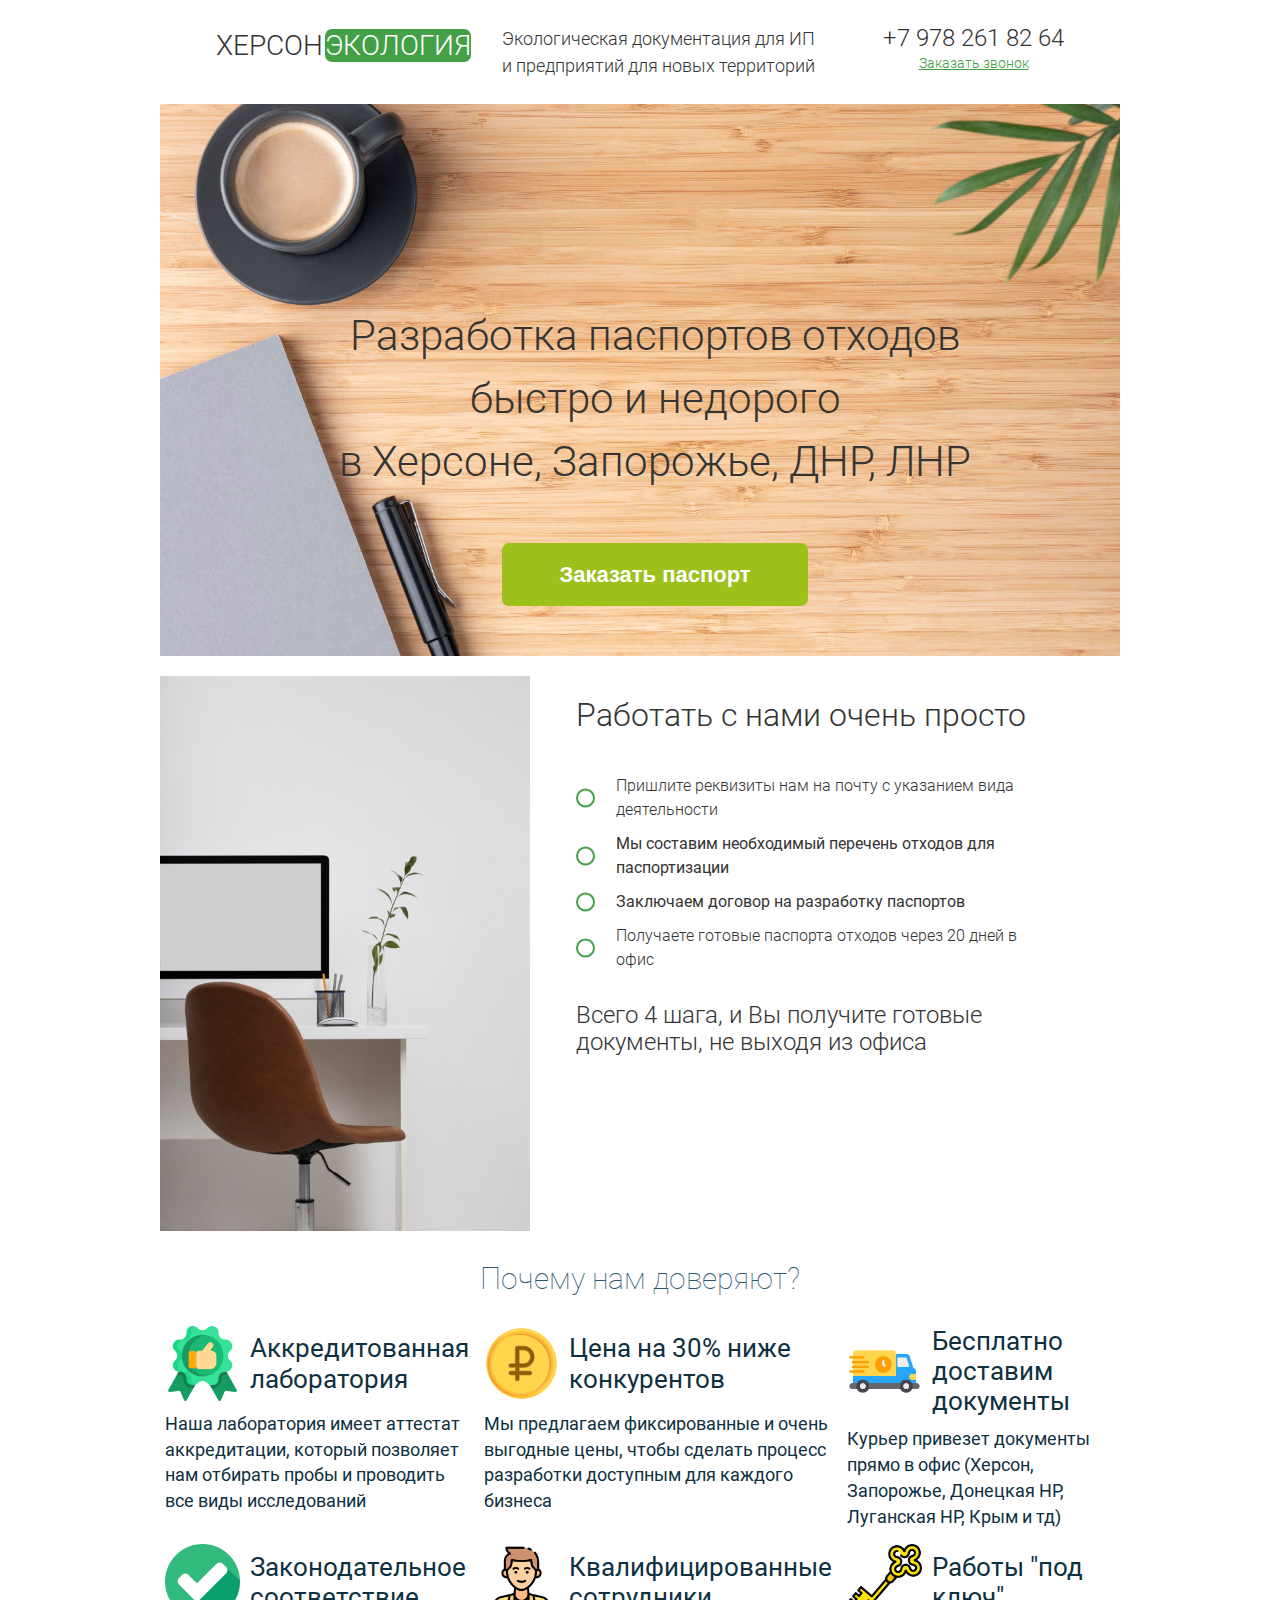
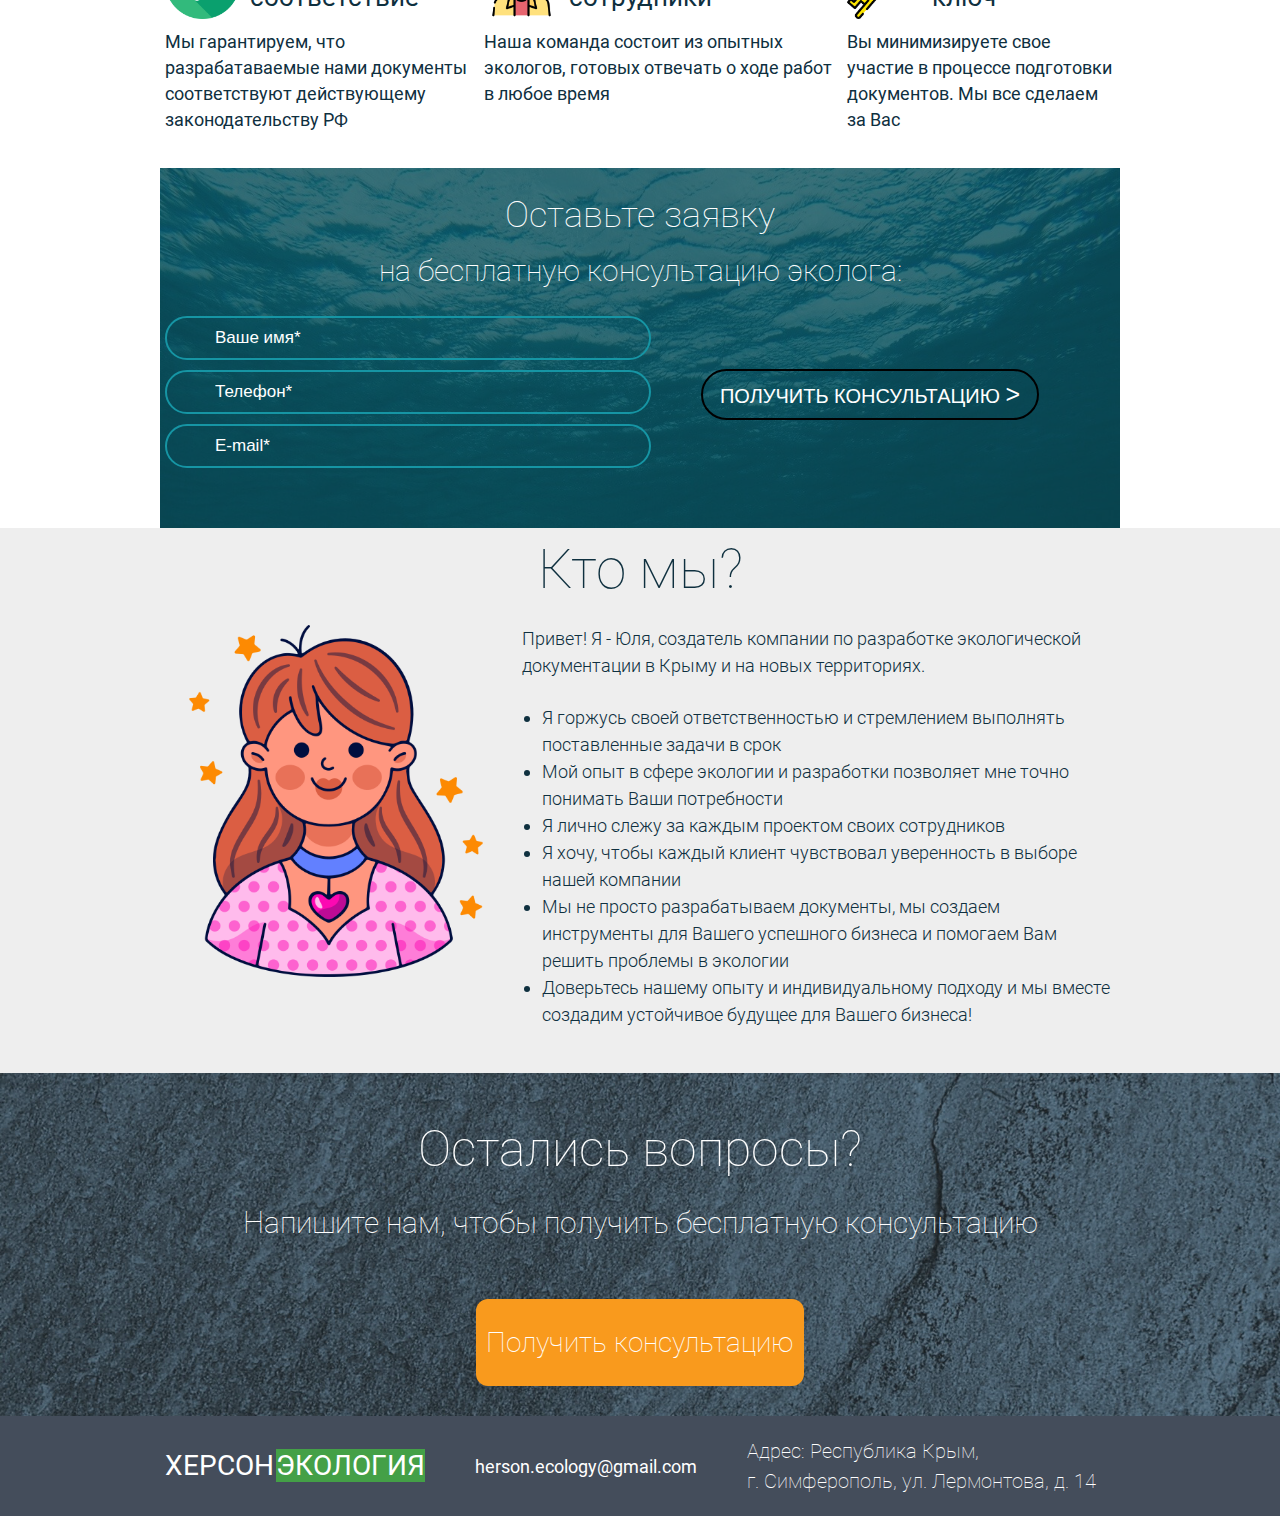
==== commit c35683a6: "добавлен адаптив модального окна, исправлены ошибки валидации" ====
--- a/index.html
+++ b/index.html
@@ -1,22 +1,29 @@
 <!DOCTYPE html>
-<html lang="en">
+<html lang="ru">
   <head>
     <meta charset="UTF-8" />
-    <link rel="icon" type="image" href="assets/images/flavicon.png" />
     <meta name="viewport" content="width=device-width, initial-scale=1.0" />
     <title>ХерсонЭко</title>
+    <link rel="icon" type="image/png" href="assets/images/favicon.png" />
     <link rel="stylesheet" href="assets/style/style.css" />
   </head>
   <body>
     <header class="header">
       <div class="container">
-        <div class="header__logo logo">Херсон&nbsp<span>экология</span></div>
+        <div class="header__logo logo">Херсон&nbsp;<span>экология</span></div>
         <p class="title">
-          Экологическая документация для ИП </br> и предприятий для новых территорий
+          Экологическая документация для ИП и&nbsp;предприятий для новых
+          территорий
         </p>
         <div class="callRequest">
-          <p>+7 978 261 82 64</p>
-          <a href="#" class="open-modal-btn">Заказать звонок</a>
+          <p>
+            <a href="tel:+79782618264" class="callRequest__phoneLink"
+              >+7 978 261 82 64</a
+            >
+          </p>
+          <a href="#" class="open-modal-btn callRequest__order"
+            >Заказать звонок</a
+          >
         </div>
       </div>
       <div class="modal" id="my-modal">
@@ -97,7 +104,7 @@
       </section>
       <section class="workWithUs">
         <div class="container">
-          <img src="assets/images/secondSection-image.jpg" alt="notebook" />
+          <img src="assets/images/second-section-image.jpg" alt="desk" />
           <div class="workWithUs__aside">
             <h2 class="workWithUs__aside workWithUs__aside_title">
               Работать с нами очень просто
@@ -123,66 +130,66 @@
       <section class="trustUs">
         <div class="container">
           <h2>Почему нам доверяют?</h2>
-          <div class="trustUs trustUs__benefits">
-            <div class="trustUs__benefits trustUs__benefits_item">
-              <div class="item__header">
+          <div class="trustUs__benefits">
+            <div class="trustUs__benefits-item">
+              <div class="trustUs__benefits-item-header">
                 <img src="assets/images/thumb-up.png" alt="thumbUp" />
                 <p>Аккредитованная лаборатория</p>
               </div>
-              <p class="item__footer">
+              <p class="trustUs__benefits-item-footer">
                 Наша лаборатория имеет аттестат аккредитации, который позволяет
                 нам отбирать пробы и проводить все виды исследований
               </p>
             </div>
-            <div class="trustUs__benefits trustUs__benefits_item">
-              <div class="item__header">
+            <div class="trustUs__benefits-item">
+              <div class="trustUs__benefits-item-header">
                 <img src="assets/images/ruble.png" alt="ruble" />
                 <p>Цена на 30% ниже конкурентов</p>
               </div>
-              <p class="item__footer">
+              <p class="trustUs__benefits-item-footer">
                 Мы предлагаем фиксированные и очень выгодные цены, чтобы сделать
                 процесс разработки доступным для каждого бизнеса
               </p>
             </div>
-            <div class="trustUs__benefits trustUs__benefits_item">
-              <div class="item__header">
+            <div class="trustUs__benefits-item">
+              <div class="trustUs__benefits-item-header">
                 <img
                   src="assets/images/fast-delivery.png"
                   alt="fast-delivery"
                 />
                 <p>Бесплатно доставим документы</p>
               </div>
-              <p class="item__footer">
+              <p class="trustUs__benefits-item-footer">
                 Курьер привезет документы прямо в офис (Херсон, Запорожье,
                 Донецкая НР, Луганская НР, Крым и тд)
               </p>
             </div>
-            <div class="trustUs__benefits trustUs__benefits_item">
-              <div class="item__header">
+            <div class="trustUs__benefits-item">
+              <div class="trustUs__benefits-item-header">
                 <img src="assets/images/check-icon.png" alt="fast-delivery" />
                 <p>Законодательное соответствие</p>
               </div>
-              <p class="item__footer">
+              <p class="trustUs__benefits-item-footer">
                 Мы гарантируем, что разрабатаваемые нами документы соответствуют
                 действующему законодательству РФ
               </p>
             </div>
-            <div class="trustUs__benefits trustUs__benefits_item">
-              <div class="item__header">
+            <div class="trustUs__benefits-item">
+              <div class="trustUs__benefits-item-header">
                 <img src="assets/images/man.png" alt="fast-delivery" />
                 <p>Квалифицированные сотрудники</p>
               </div>
-              <p class="item__footer">
+              <p class="trustUs__benefits-item-footer">
                 Наша команда состоит из опытных экологов, готовых отвечать о
                 ходе работ в любое время
               </p>
             </div>
-            <div class="trustUs__benefits trustUs__benefits_item">
-              <div class="item__header">
+            <div class="trustUs__benefits-item">
+              <div class="trustUs__benefits-item-header">
                 <img src="assets/images/key.png" alt="fast-delivery" />
                 <p>Работы "под ключ"</p>
               </div>
-              <p class="item__footer">
+              <p class="trustUs__benefits-item-footer">
                 Вы минимизируете свое участие в процессе подготовки документов.
                 Мы все сделаем за Вас
               </p>
@@ -210,7 +217,6 @@
                     placeholder="Ваше имя*"
                     pattern="[A-Za-zА-Яа-яЁё]+"
                     title="Пожалуйста, введите только латинские или русские буквы"
-                    required
                   />
                 </div>
                 <div class="form__item">
@@ -221,9 +227,7 @@
                     name="phone"
                     class="form__input _req form__input_mainForm _phone"
                     placeholder="Телефон*"
-                    pattern="[0-9]{10,}"
-                    title="Введите минимум 10 цифр без пробелов и других символов"
-                    required
+                    title="Введите цифры без пробелов"
                   />
                 </div>
                 <div class="form__item">
@@ -302,10 +306,11 @@
     </main>
     <footer class="footer">
       <div class="container">
-        <div class="logo footer__logo">Херсон&nbsp<span>экология</span></div>
+        <div class="logo footer__logo">Херсон&nbsp;<span>экология</span></div>
         <p class="footer__email">herson.ecology@gmail.com</p>
         <p class="footer__address">
-          Адрес: Республика Крым, г.&nbsp;Симферополь, ул.&nbsp;Лермонтова, д.&nbsp;14
+          Адрес: Республика Крым, г.&nbsp;Симферополь, ул.&nbsp;Лермонтова,
+          д.&nbsp;14
         </p>
       </div>
     </footer>
--- a/assets/style/style.css
+++ b/assets/style/style.css
@@ -1,3 +1,54 @@
+* {
+  margin: 0;
+  padding: 0;
+}
+
+@font-face {
+  font-family: "Roboto 100";
+  src: url("../fonts/Roboto-Thin.ttf");
+}
+@font-face {
+  font-family: "Roboto 300";
+  src: url("../fonts/Roboto-Light.ttf");
+}
+@font-face {
+  font-family: "Roboto 400";
+  src: url("../fonts/Roboto-Regular.ttf");
+}
+body {
+  font-family: "Roboto 400", sans-serif;
+  color: #343434;
+  line-height: 1.5;
+  max-width: 1560px;
+  margin: 0 auto;
+}
+
+.container {
+  max-width: 960px;
+  margin: 0 auto;
+  box-sizing: border-box;
+}
+
+.logo {
+  font-size: clamp(20px, 3vw, 28px);
+  vertical-align: baseline;
+  text-transform: uppercase;
+}
+.logo span {
+  font-size: clamp(20px, 3vw, 28px);
+  background-color: #44a047;
+  color: #FFFFFF;
+  border-radius: 7px;
+  margin-left: -5px;
+}
+
+button {
+  cursor: pointer;
+  color: #FFFFFF;
+  border: none;
+  text-align: center;
+}
+
 .modal {
   position: fixed;
   left: 0;
@@ -30,6 +81,13 @@
   align-items: center;
   justify-content: center;
 }
+@media (max-width: 500px) {
+  .modal__box {
+    max-width: 300px;
+    margin: 0;
+    padding: 10px;
+  }
+}
 
 .modal__close-btn {
   position: absolute;
@@ -59,9 +117,15 @@
   transform: scale(1);
 }
 
+.modal__box {
+  display: flex;
+  justify-content: center;
+  align-items: center;
+}
+
 .modal__title {
   color: #343434;
-  font-size: 34px;
+  font-size: clamp(25px, 3vw, 34px);
   font-family: "Roboto 300", sans-serif;
   padding-bottom: 20px;
 }
@@ -77,6 +141,11 @@
   font-size: 20px;
   font-family: "Roboto 100", sans-serif;
 }
+@media (max-width: 500px) {
+  .modal__input {
+    width: 250px;
+  }
+}
 .modal__input::-moz-placeholder {
   color: #343434;
   caret-color: #343434;
@@ -104,57 +173,10 @@
 .modal__button:hover {
   background-color: #b3dc1e;
 }
-
-* {
-  margin: 0;
-  padding: 0;
-  outline: 1px solid black;
-}
-
-@font-face {
-  font-family: "Roboto 100";
-  src: url("../fonts/Roboto-Thin.ttf");
-}
-@font-face {
-  font-family: "Roboto 300";
-  src: url("../fonts/Roboto-Light.ttf");
-}
-@font-face {
-  font-family: "Roboto 400";
-  src: url("../fonts/Roboto-Regular.ttf");
-}
-body {
-  font-family: "Roboto 400", sans-serif;
-  color: #343434;
-  line-height: 1.5;
-  max-width: 1560px;
-  margin: 0 auto;
-}
-
-.container {
-  max-width: 960px;
-  margin: 0 auto;
-  box-sizing: border-box;
-}
-
-.logo {
-  font-size: clamp(20px, 3vw, 28px);
-  vertical-align: baseline;
-  text-transform: uppercase;
-}
-.logo span {
-  font-size: clamp(20px, 3vw, 28px);
-  background-color: #44a047;
-  color: #FFFFFF;
-  border-radius: 7px;
-  margin-left: -5px;
-}
-
-button {
-  cursor: pointer;
-  color: #FFFFFF;
-  border: none;
-  text-align: center;
+@media (max-width: 500px) {
+  .modal__button {
+    width: 250px;
+  }
 }
 
 .header .container {
@@ -194,25 +216,46 @@
   font-size: clamp(14px, 2.5vw, 24px);
   margin-bottom: 5px;
 }
-.callRequest a {
+
+.callRequest__order {
   cursor: pointer;
   color: #44a047;
   font-size: 14px;
 }
-.callRequest a:hover {
+.callRequest__order:hover {
   color: #6dd771;
+}
+
+.callRequest__phoneLink {
+  text-decoration: none;
+  color: #343434;
+  cursor: auto;
 }
 
 .main-content .container {
   background-image: url(../images/main-image.jpg);
   background-size: cover;
-  max-height: 637px;
-  padding: 160px 0px 50px 0px;
+  background-repeat: no-repeat;
+  width: 100%;
+  background-position: center;
+  transition: background-position 0.5s;
+  padding: 200px 0px 50px 30px;
   display: flex;
   flex-direction: column;
   align-items: center;
   justify-content: center;
   text-align: center;
+}
+@media (max-width: 768px) {
+  .main-content .container {
+    background-position: right;
+    padding: 150px 0px 50px 0;
+  }
+}
+@media (max-width: 400px) {
+  .main-content .container {
+    padding: 170px 10px 50px 10px;
+  }
 }
 
 .main-content_title {
@@ -247,8 +290,8 @@
 }
 
 .workWithUs img {
-  max-width: 317px;
-  padding: 20px 20px 0 0;
+  max-width: 370px;
+  padding: 20px 10px 0 0;
 }
 @media (max-width: 640px) {
   .workWithUs img {
@@ -346,7 +389,7 @@
   }
 }
 
-.trustUs__benefits_item {
+.trustUs__benefits-item {
   display: flex;
   flex-direction: column;
   padding: 0 5px 0 5px;
@@ -354,12 +397,12 @@
   color: #0f303f;
 }
 
-.item__header {
+.trustUs__benefits-item-header {
   display: flex;
   margin-bottom: 10px;
   align-items: center;
 }
-.item__header p {
+.trustUs__benefits-item-header p {
   line-height: 1.16;
   font-size: clamp(20px, 3vw, 26px);
 }
@@ -374,7 +417,7 @@
   font-size: 22px;
 }
 
-.item__footer {
+.trustUs__benefits-item-footer {
   line-height: 1.43;
   font-size: 18px;
 }
@@ -433,7 +476,14 @@
 .modalForm {
   display: flex;
   flex-direction: column;
+  align-items: center;
   gap: 30px;
+}
+@media (max-width: 500px) {
+  .modalForm {
+    flex-direction: column;
+    gap: 15px;
+  }
 }
 
 .form__body::after {
@@ -539,6 +589,7 @@
   font-size: 55px;
   font-family: "Roboto 100", sans-serif;
   font-weight: 100;
+  margin-bottom: 15px;
 }
 
 .weAre img {
@@ -547,7 +598,6 @@
 }
 
 .weAre__content {
-  outline: 2px solid pink;
   display: flex;
   flex-direction: row;
   justify-content: space-between;
@@ -636,23 +686,8 @@
 }
 
 .footer {
-  background-image: url(../images/grey-background.jpg);
-  background-size: cover;
-  position: relative;
   background-color: rgba(35, 46, 62, 0.85);
   color: #FFFFFF;
-  position: relative;
-}
-
-.footer::before {
-  content: "";
-  position: absolute;
-  top: 0;
-  left: 0;
-  width: 100%;
-  height: 100%;
-  background-color: rgba(49, 54, 54, 0.5);
-  z-index: 1;
 }
 
 .footer .container {
@@ -671,14 +706,12 @@
 
 .footer__logo {
   margin-right: 0;
-  z-index: 2;
 }
 .footer__logo span {
   border-radius: 0;
 }
 
 .footer__email {
-  z-index: 2;
   font-size: 18px;
 }
 
@@ -686,7 +719,6 @@
   font-size: clamp(16px, 2vw, 20px);
   font-family: "Roboto 100", sans-serif;
   font-weight: 100;
-  z-index: 2;
 }
 @media (max-width: 940px) {
   .footer__address {
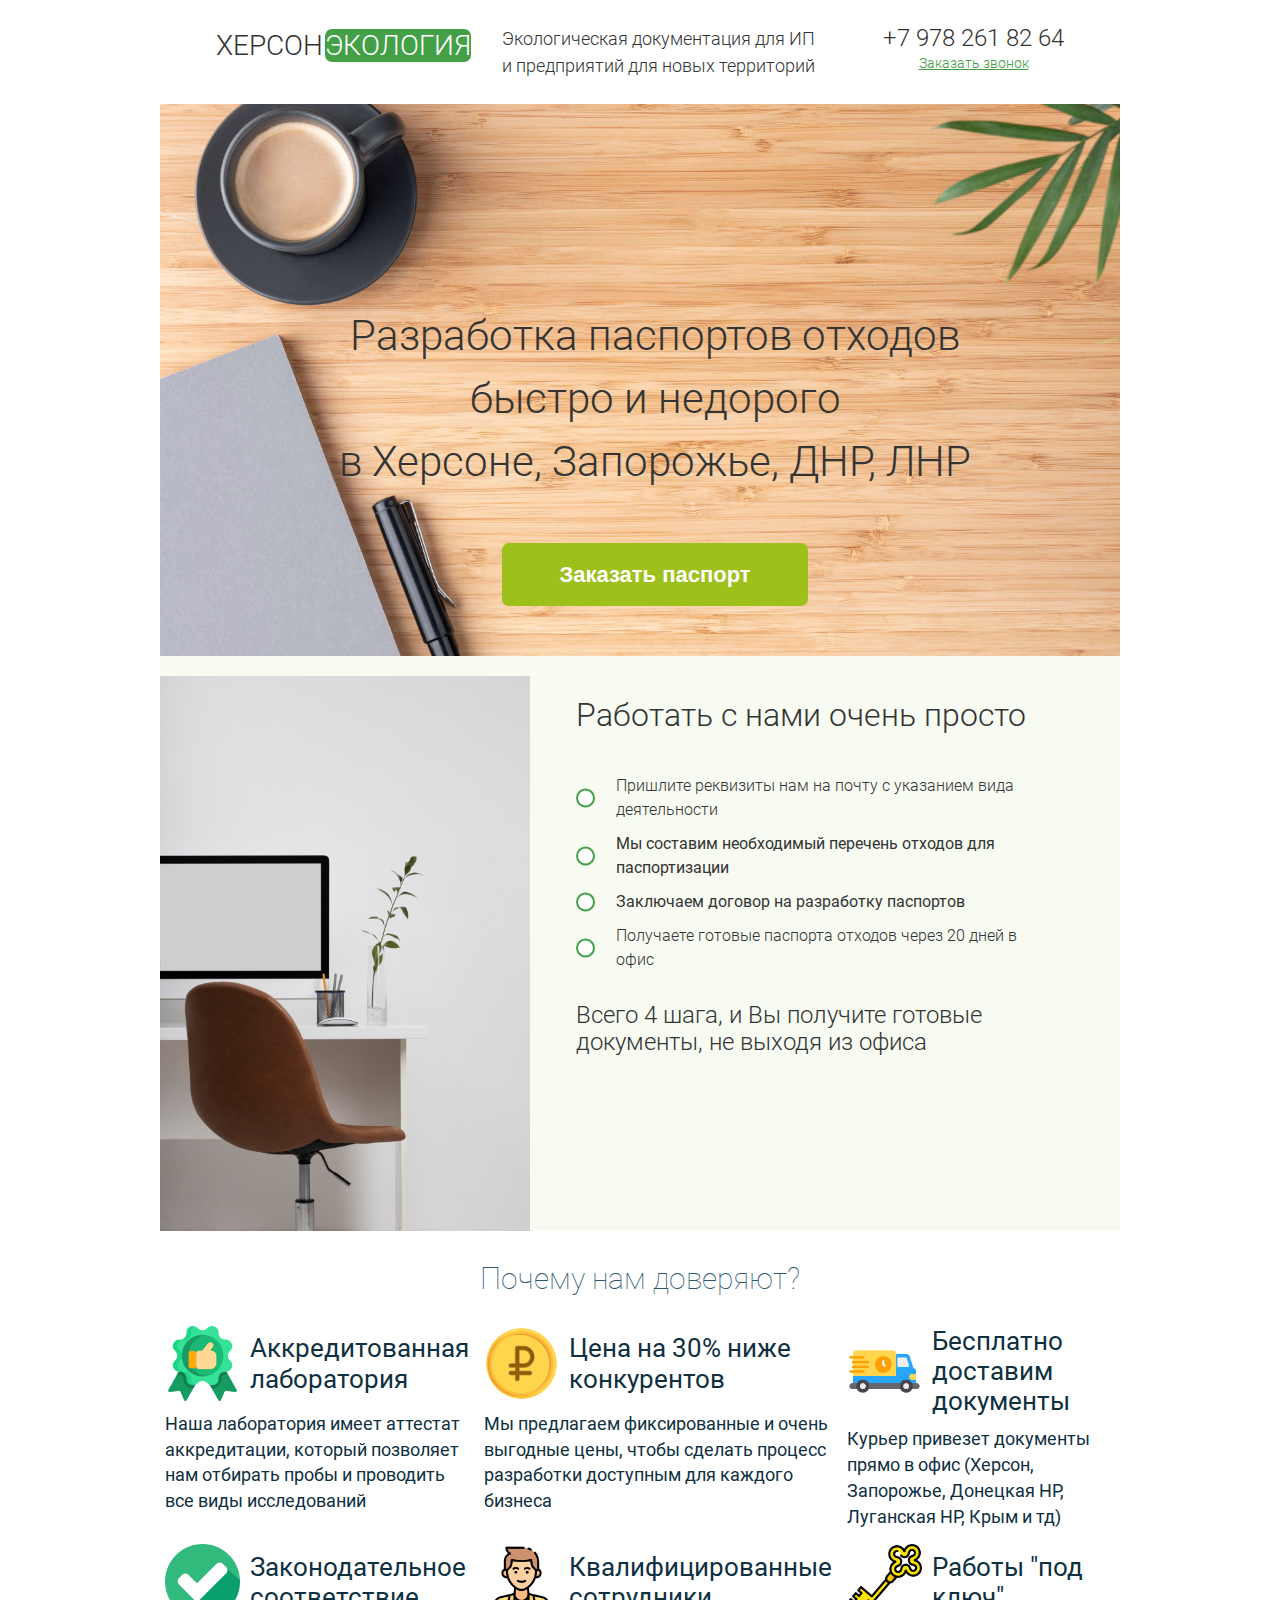
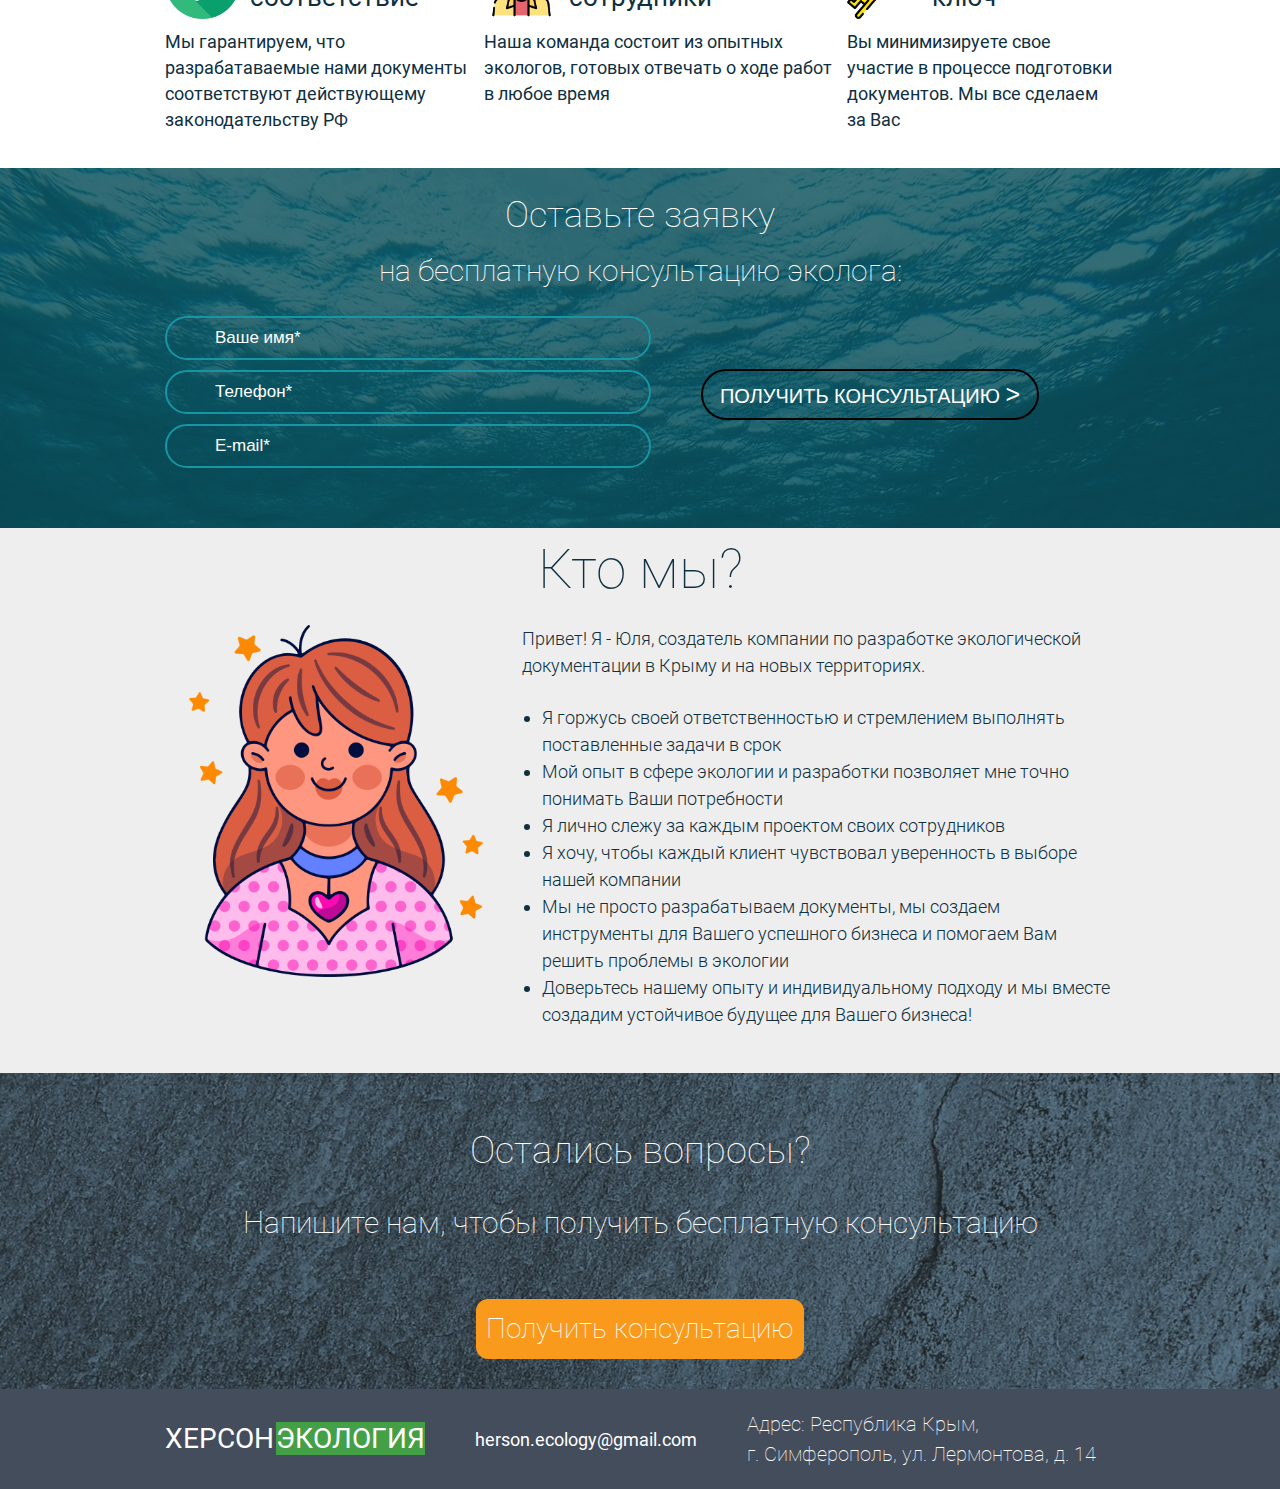
==== commit b9b32f22: "исправлен баг отправки с iOS" ====
--- a/index.html
+++ b/index.html
@@ -247,6 +247,7 @@
                 <button
                   type="submit"
                   class="form__button form__button_mainForm"
+                  id="submitBtn"
                 >
                   Получить консультацию <span>></span>
                 </button>
@@ -256,6 +257,7 @@
           </div>
         </div>
       </section>
+
       <section class="weAre">
         <div class="container">
           <h2>Кто мы?</h2>
--- a/assets/style/style.css
+++ b/assets/style/style.css
@@ -186,7 +186,7 @@
   padding: 25px;
   font-family: "Roboto 300", sans-serif;
 }
-@media (max-width: 800px) {
+@media screen and (max-width: 800px) {
   .header .container {
     flex-direction: column;
     justify-content: center;
@@ -194,10 +194,22 @@
     gap: 10px;
   }
 }
+@media (max-width: 400px) {
+  .header .container {
+    margin-bottom: -50px;
+  }
+}
 
 .title {
   font-size: clamp(14px, 5vw, 18px);
   max-width: 350px;
+}
+@media (max-width: 400px) {
+  .title {
+    text-align: center;
+    gap: 15px;
+    outline: 1px solid #44a047;
+  }
 }
 
 .callRequest {
@@ -255,6 +267,7 @@
 @media (max-width: 400px) {
   .main-content .container {
     padding: 170px 10px 50px 10px;
+    background-position: -600px 50px;
   }
 }
 
@@ -282,6 +295,7 @@
 .workWithUs .container {
   display: flex;
   justify-content: space-between;
+  background-color: #f7fbf2;
 }
 @media (max-width: 640px) {
   .workWithUs .container {
@@ -422,13 +436,13 @@
   font-size: 18px;
 }
 
-.request .container {
+.request {
   background-image: url(../images/underwater.jpg);
   background-size: cover;
   position: relative;
 }
 
-.request .container::before {
+.request::before {
   content: "";
   position: absolute;
   top: 0;
@@ -516,6 +530,12 @@
   color: rgb(253, 83, 83);
   padding-top: 5px;
 }
+@media (max-width: 355px) {
+  #message, #messageModal {
+    font-size: 12px;
+    padding-top: 10px;
+  }
+}
 
 .form__input_mainForm, .form__button_mainForm {
   background-color: transparent;
@@ -542,6 +562,12 @@
     max-width: 290px;
   }
 }
+@media (max-width: 355px) {
+  .form__input_mainForm {
+    max-width: 220px;
+    padding-left: 35px;
+  }
+}
 
 .form__input_mainForm::-moz-placeholder {
   color: white;
@@ -564,7 +590,7 @@
 .form__button_mainForm {
   border: 2px solid #000000;
   color: #FFFFFF;
-  font-size: 20px;
+  font-size: clamp(14px, 2vw, 20px);
   text-transform: uppercase;
   max-width: 338px;
   height: 51px;
@@ -572,7 +598,12 @@
   cursor: pointer;
 }
 .form__button_mainForm span {
-  font-size: 25px;
+  font-size: clamp(14px, 2vw, 25px);
+}
+@media (max-width: 355px) {
+  .form__button_mainForm {
+    max-width: 250px;
+  }
 }
 
 .form__button_mainForm:hover span {
@@ -595,6 +626,12 @@
 .weAre img {
   max-width: 352px;
   max-height: 352px;
+}
+@media (max-width: 355px) {
+  .weAre img {
+    width: 300px;
+    height: 300px;
+  }
 }
 
 .weAre__content {
@@ -656,19 +693,19 @@
 .questions h3 {
   text-align: center;
   color: #FFFFFF;
-  line-height: 53px;
+  line-height: clamp(30px, 5vw, 53px);
   font-family: "Roboto 100", sans-serif;
   font-weight: 100;
   z-index: 2;
 }
 
 .questions h2 {
-  font-size: 50px;
-  padding: 50px 0 20px 0;
+  font-size: clamp(30px, 3vw, 50px);
+  padding: clamp(20px, 5vw, 50px) 0 clamp(10px, 2.5vw, 20px) 0;
 }
 
 .questions h3 {
-  font-size: 30px;
+  font-size: clamp(18px, 3vw, 30px);
   padding-bottom: clamp(30px, 4vw, 50px);
 }
 
@@ -677,12 +714,17 @@
   background-color: #f99a1d;
   max-width: 420px;
   border-radius: 12px;
-  font-size: 28px;
+  font-size: clamp(20px, 3vw, 28px);
   font-family: "Roboto 100", sans-serif;
   font-weight: 100;
-  line-height: 67px;
-  padding: 10px;
+  line-height: clamp(40px, 3vw, 67px);
+  padding: clamp(5px, 3vw, 10px);
   margin-bottom: 30px;
+}
+@media (max-width: 355px) {
+  .questions__button {
+    width: 80%;
+  }
 }
 
 .footer {
